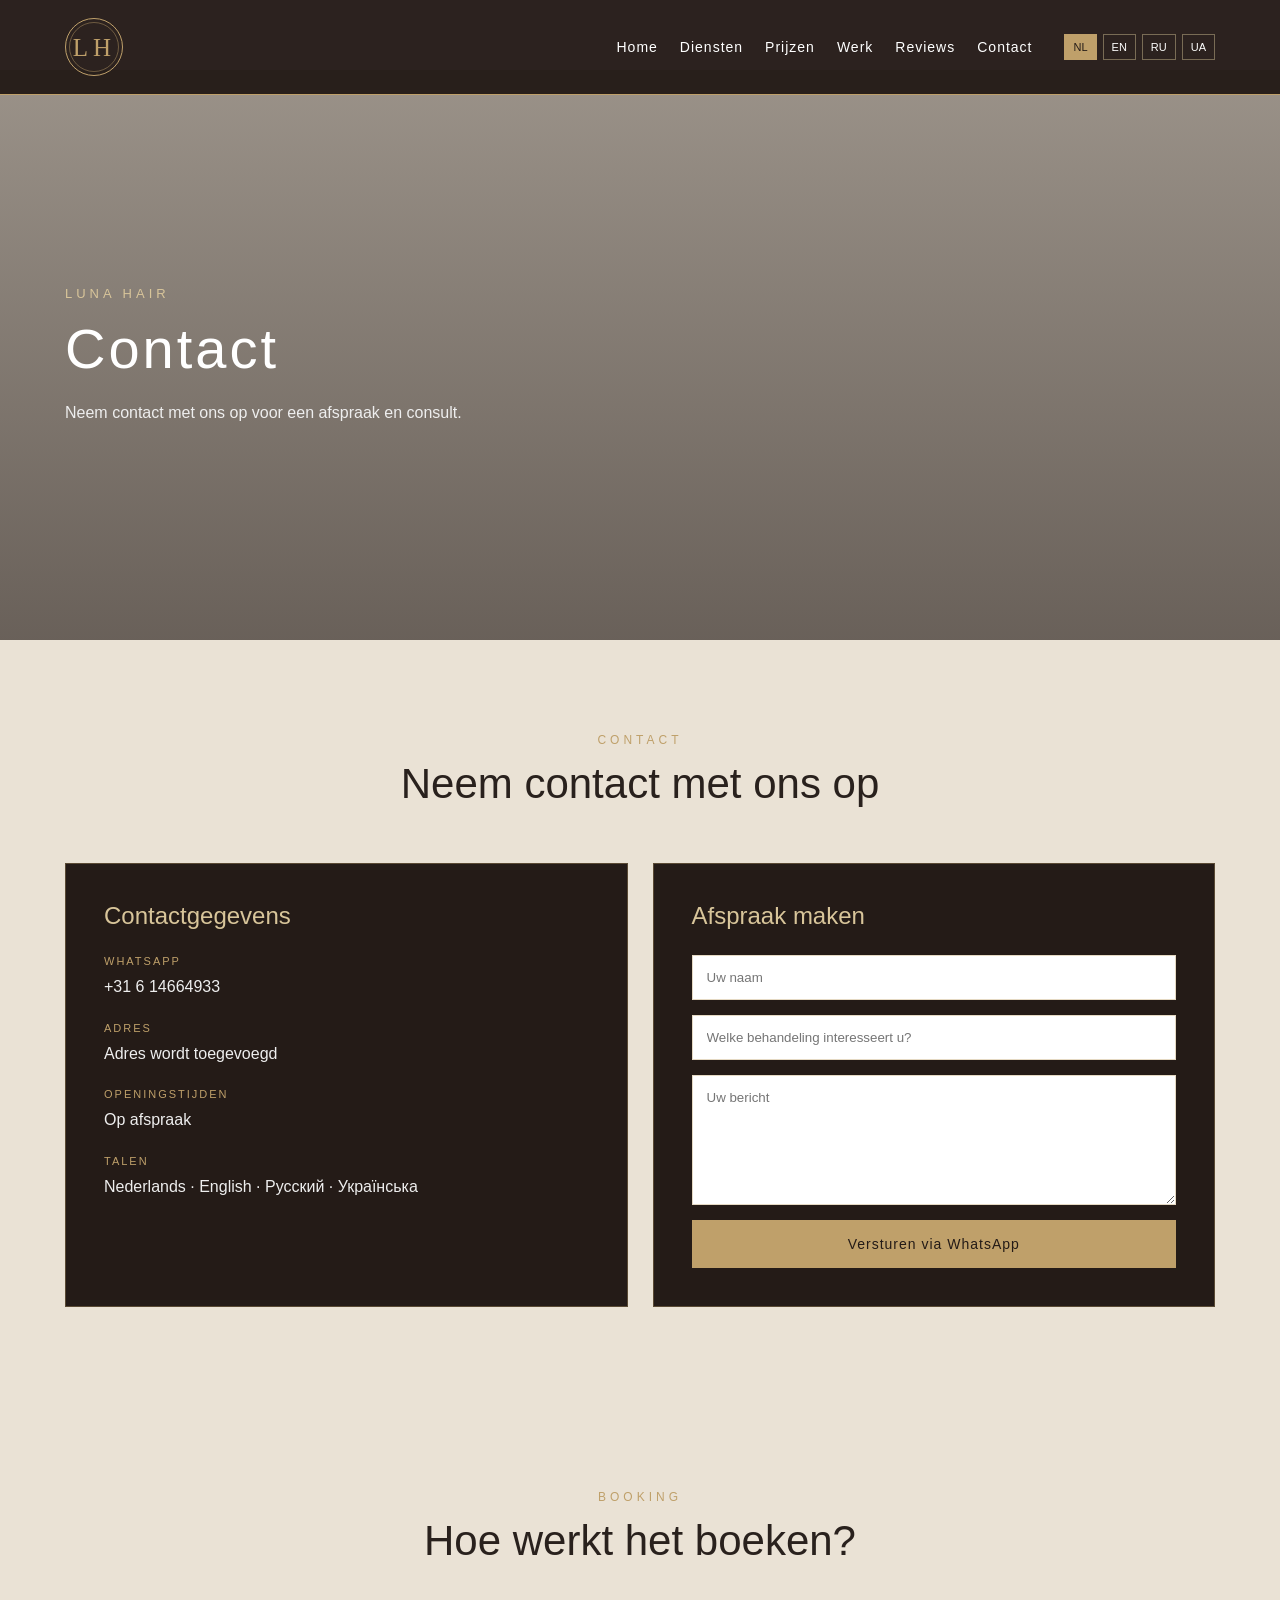
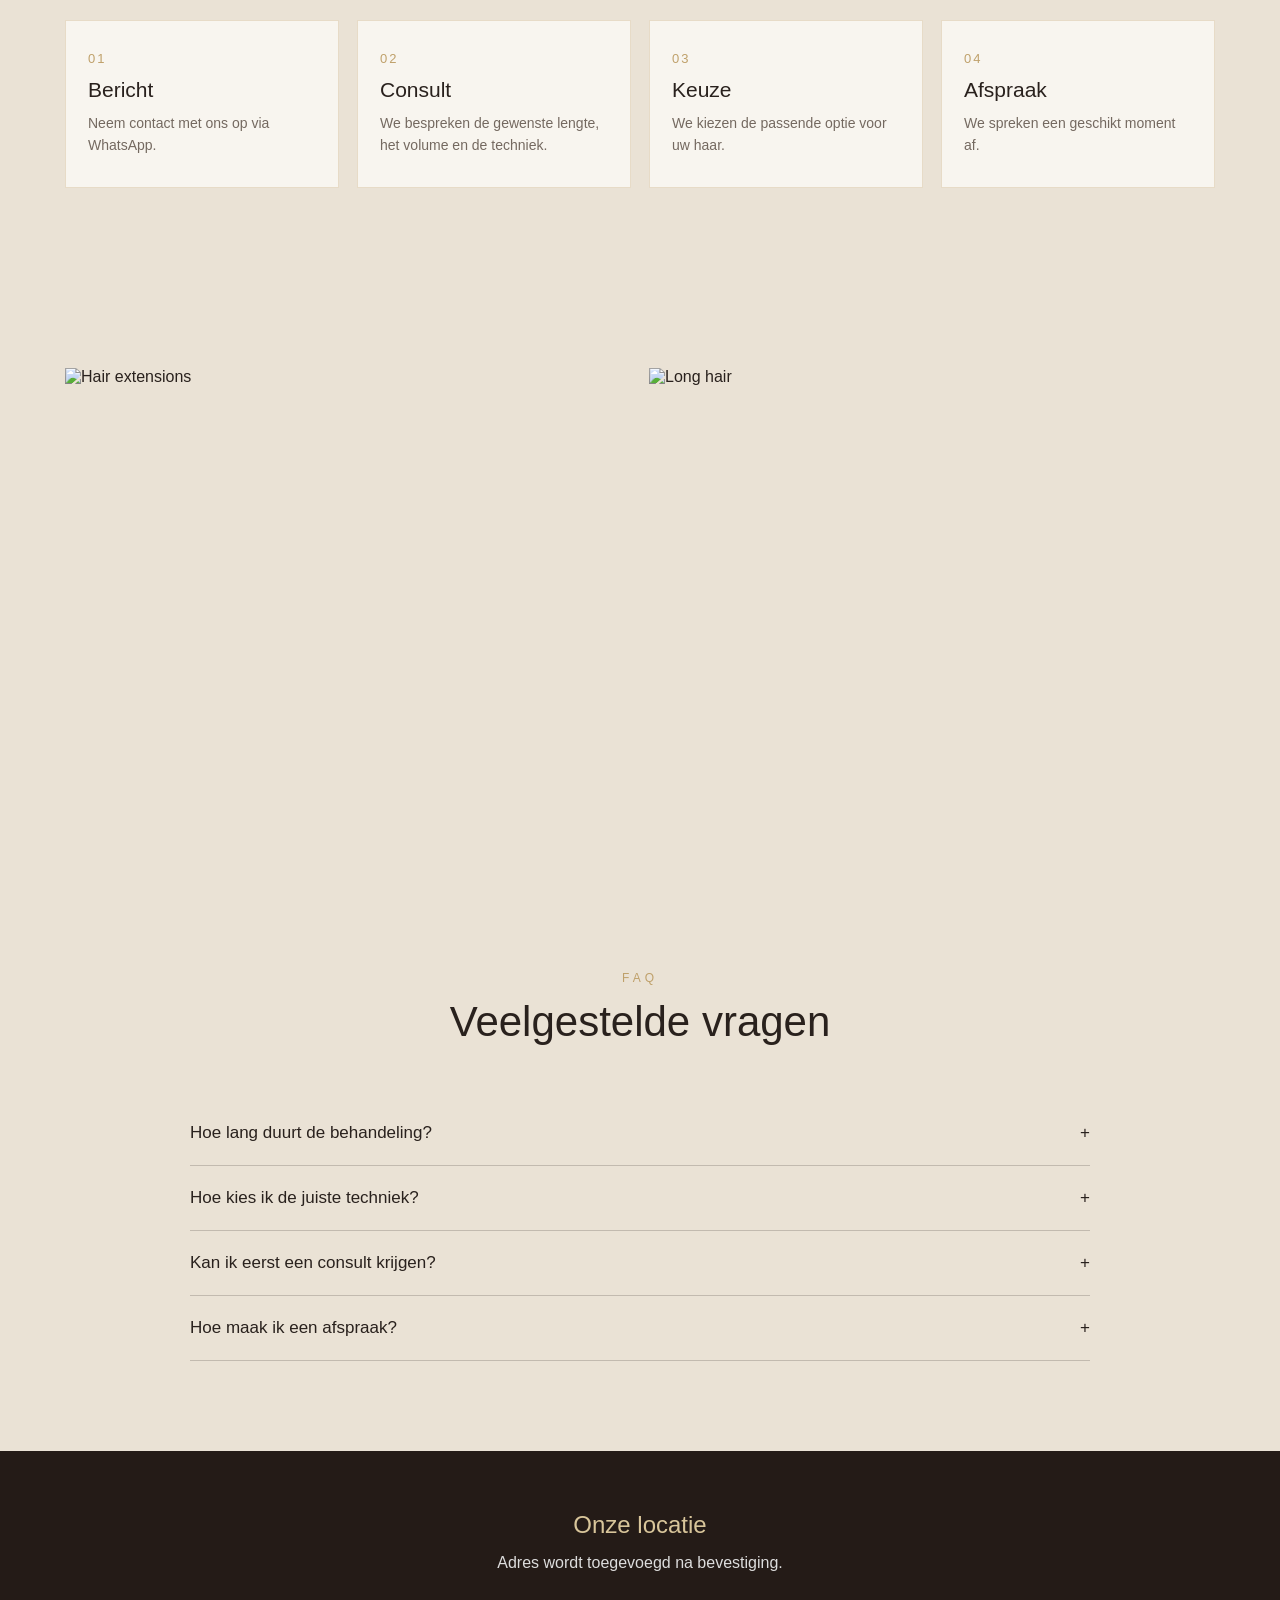
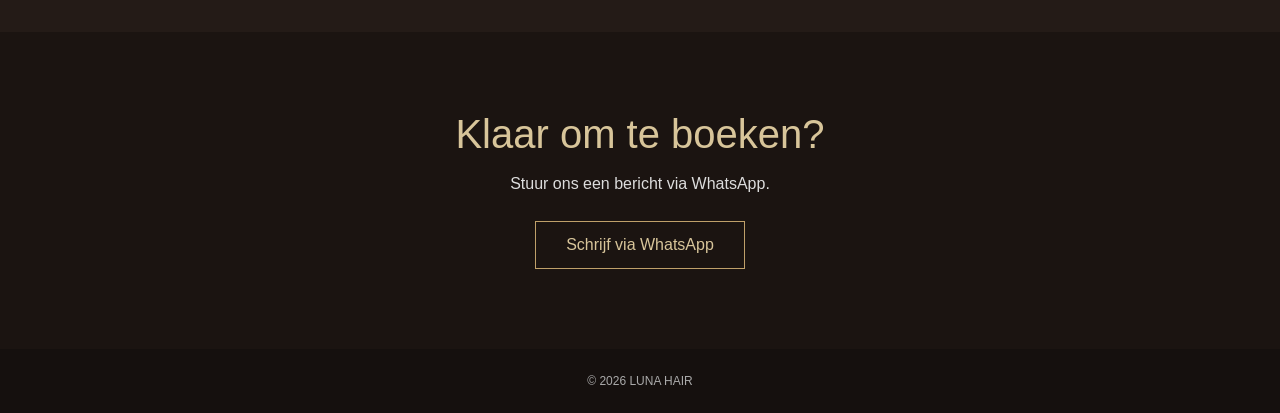
==== contact.html @ 91d1de30 "Add LH emblem to site header" ====
<!DOCTYPE html>
<html lang="nl">
<head>
<meta charset="UTF-8">
<meta name="viewport" content="width=device-width, initial-scale=1.0">
<title>LUNA HAIR — Контакты</title>

<style>
:root{
    --cream:#EAE2D5;
    --light:#F8F5EF;
    --brown:#241B17;
    --brown-soft:#332722;
    --gold:#BFA06A;
    --gold-light:#D8C59A;
    --text:#29211D;
    --muted:#746960;
}

*{
    box-sizing:border-box;
    margin:0;
    padding:0;
}

body{
    font-family:Arial, Helvetica, sans-serif;
    background:var(--cream);
    color:var(--text);
}

header{
    position:fixed;
    top:0;
    left:0;
    width:100%;
    z-index:1000;
    background:rgba(36,27,23,.96);
    border-bottom:1px solid var(--gold);
}

.navbar{
    max-width:1200px;
    margin:auto;
    padding:18px 25px;
    display:flex;
    align-items:center;
    justify-content:space-between;
}

.lh-logo{width:58px;height:58px;border:1px solid var(--gold);border-radius:50%;display:flex!important;align-items:center;justify-content:center;gap:1px;color:var(--gold)!important;font-family:Georgia,serif;font-size:22px;letter-spacing:-2px;line-height:1;text-decoration:none}.lh-logo:before{content:"";position:absolute;width:48px;height:48px;border:1px solid rgba(191,160,106,.45);border-radius:50%}.lh-logo span{position:relative;z-index:1}

.logo{
    color:var(--gold-light);
    font-size:25px;
    letter-spacing:4px;
    text-decoration:none;
}

nav{
    display:flex;
    align-items:center;
    gap:22px;
}

nav a{
    color:#fff;
    text-decoration:none;
    font-size:14px;
    letter-spacing:1px;
}

nav a:hover{
    color:var(--gold-light);
}

.languages{
    display:flex;
    gap:6px;
    margin-left:10px;
}

.languages button{
    background:transparent;
    border:1px solid rgba(216,197,154,.45);
    color:#fff;
    padding:6px 8px;
    cursor:pointer;
    font-size:11px;
}

.languages button:hover,
.languages button.active{
    background:var(--gold);
    color:var(--brown);
    border-color:var(--gold);
}

.menu-toggle{
    display:none;
    color:var(--gold-light);
    font-size:28px;
    cursor:pointer;
}

.hero{
    height:570px;
    margin-top:70px;
    background:
        linear-gradient(rgba(36,27,23,.4),rgba(36,27,23,.65)),
        url("./images/13.jpeg") center/cover no-repeat;
    display:flex;
    align-items:flex-end;
}

.hero-content{
    max-width:1200px;
    width:100%;
    margin:auto;
    padding:65px 25px;
    color:#fff;
}

.hero-content span{
    color:var(--gold-light);
    letter-spacing:4px;
    font-size:13px;
}

.hero-content h1{
    margin-top:14px;
    font-size:56px;
    font-weight:400;
    letter-spacing:3px;
}

.hero-content p{
    margin-top:18px;
    max-width:600px;
    line-height:1.7;
    color:#eee;
}

.section{
    max-width:1200px;
    margin:auto;
    padding:90px 25px;
}

.section-title{
    text-align:center;
    margin-bottom:55px;
}

.section-title span{
    color:var(--gold);
    letter-spacing:4px;
    font-size:12px;
}

.section-title h2{
    margin-top:12px;
    font-size:42px;
    font-weight:400;
}

.contact-grid{
    display:grid;
    grid-template-columns:1fr 1fr;
    gap:25px;
}

.contact-card{
    background:var(--brown);
    color:#fff;
    padding:38px;
    border:1px solid rgba(191,160,106,.35);
}

.contact-card h3{
    color:var(--gold-light);
    font-size:24px;
    font-weight:400;
    margin-bottom:25px;
}

.contact-item{
    margin-bottom:22px;
}

.contact-item span{
    display:block;
    color:var(--gold);
    font-size:11px;
    letter-spacing:2px;
    margin-bottom:7px;
}

.contact-item a,
.contact-item p{
    color:#eee;
    text-decoration:none;
    line-height:1.6;
}

.form{
    display:flex;
    flex-direction:column;
    gap:15px;
}

.form input,
.form textarea{
    width:100%;
    padding:14px;
    border:1px solid rgba(191,160,106,.4);
    background:#fff;
    color:var(--text);
    font-family:inherit;
}

.form textarea{
    min-height:130px;
    resize:vertical;
}

.form button{
    padding:15px;
    border:1px solid var(--gold);
    background:var(--gold);
    color:var(--brown);
    cursor:pointer;
    font-size:14px;
    letter-spacing:1px;
}

.steps{
    display:grid;
    grid-template-columns:repeat(4,1fr);
    gap:18px;
}

.step{
    background:var(--light);
    padding:30px 22px;
    border:1px solid rgba(191,160,106,.3);
}

.step-number{
    color:var(--gold);
    font-size:13px;
    letter-spacing:2px;
}

.step h3{
    margin:12px 0 10px;
    font-weight:400;
    font-size:21px;
}

.step p{
    color:var(--muted);
    line-height:1.6;
    font-size:14px;
}

.photos{
    display:grid;
    grid-template-columns:1fr 1fr;
    gap:18px;
}

.photos img{
    width:100%;
    height:420px;
    object-fit:cover;
    display:block;
}

.faq{
    max-width:900px;
    margin:auto;
}

.faq-item{
    border-bottom:1px solid rgba(36,27,23,.2);
}

.faq-question{
    padding:22px 0;
    cursor:pointer;
    display:flex;
    justify-content:space-between;
    font-size:17px;
}

.faq-answer{
    display:none;
    padding:0 0 22px;
    color:var(--muted);
    line-height:1.7;
}

.faq-item.open .faq-answer{
    display:block;
}

.location{
    text-align:center;
    background:var(--brown);
    color:#fff;
    padding:60px 25px;
}

.location h2{
    color:var(--gold-light);
    font-weight:400;
    margin-bottom:15px;
}

.location p{
    color:#ddd;
}

.cta{
    background:#1b1411;
    color:#fff;
    text-align:center;
    padding:80px 25px;
}

.cta h2{
    color:var(--gold-light);
    font-size:40px;
    font-weight:400;
    margin-bottom:18px;
}

.cta p{
    color:#ddd;
    margin-bottom:28px;
}

.cta a{
    display:inline-block;
    padding:14px 30px;
    border:1px solid var(--gold);
    color:var(--gold-light);
    text-decoration:none;
}

footer{
    background:#15100e;
    color:#aaa;
    text-align:center;
    padding:25px;
    font-size:12px;
}

@media(max-width:850px){

    .menu-toggle{
        display:block;
    }

    nav{
        display:none;
        position:absolute;
        top:69px;
        left:0;
        width:100%;
        background:var(--brown);
        flex-direction:column;
        padding:25px;
        gap:20px;
    }

    nav.open{
        display:flex;
    }

    .languages{
        margin-left:0;
    }

    .hero{
        height:500px;
    }

    .hero-content h1{
        font-size:42px;
    }

    .contact-grid,
    .photos{
        grid-template-columns:1fr;
    }

    .steps{
        grid-template-columns:1fr 1fr;
    }
}

@media(max-width:500px){

    .navbar{
        padding:16px 18px;
    }

    .logo{
        font-size:21px;
    }

    .hero{
        height:470px;
    }

    .hero-content{
        padding:45px 20px;
    }

    .hero-content h1{
        font-size:36px;
    }

    .section{
        padding:65px 18px;
    }

    .steps{
        grid-template-columns:1fr;
    }

    .photos img{
        height:330px;
    }
}
</style>
</head>

<body>

<header>

    <div class="navbar">

        <a href="index.html" class="logo lh-logo" aria-label="LUNA HAIR"><span>L</span><span>H</span></a>

        <div
            class="menu-toggle"
            onclick="toggleMenu()"
        >
            ☰
        </div>

        <nav id="nav">

            <a href="index.html" data-i18n="nav.home">
                Главная
            </a>

            <a href="services.html" data-i18n="nav.services">
                Услуги
            </a>

            <a href="prices.html" data-i18n="nav.prices">
                Цены
            </a>

            <a href="works.html" data-i18n="nav.works">
                Работы
            </a>

            <a href="reviews.html" data-i18n="nav.reviews">
                Отзывы
            </a>

            <a href="contact.html" data-i18n="nav.contact">
                Контакты
            </a>


            <!-- NL → EN → RU → UA -->

            <div class="languages">

                <button
                    class="lang-btn"
                    data-lang="nl"
                    onclick="setLanguage('nl')"
                >
                    NL
                </button>

                <button
                    class="lang-btn"
                    data-lang="en"
                    onclick="setLanguage('en')"
                >
                    EN
                </button>

                <button
                    class="lang-btn"
                    data-lang="ru"
                    onclick="setLanguage('ru')"
                >
                    RU
                </button>

                <button
                    class="lang-btn"
                    data-lang="ua"
                    onclick="setLanguage('ua')"
                >
                    UA
                </button>

            </div>

        </nav>

    </div>

</header>


<section class="hero">

    <div class="hero-content">

        <span data-i18n="hero.small">
            LUNA HAIR
        </span>

        <h1 data-i18n="hero.title">
            Контакты
        </h1>

        <p data-i18n="hero.text">
            Свяжитесь с нами для записи и консультации.
        </p>

    </div>

</section>


<section class="section">

    <div class="section-title">

        <span data-i18n="section.small">
            CONTACT
        </span>

        <h2 data-i18n="section.title">
            Свяжитесь с нами
        </h2>

    </div>


    <div class="contact-grid">

        <div class="contact-card">

            <h3 data-i18n="info.title">
                Контактная информация
            </h3>


            <div class="contact-item">

                <span data-i18n="info.whatsapp.label">
                    WHATSAPP
                </span>

                <a
                    href="https://wa.me/31614664933"
                    target="_blank"
                    rel="noopener noreferrer"
                >
                    +31 6 14664933
                </a>

            </div>


            <div class="contact-item">

                <span data-i18n="info.address.label">
                    АДРЕС
                </span>

                <p data-i18n="info.address.text">
                    Адрес будет добавлен
                </p>

            </div>


            <div class="contact-item">

                <span data-i18n="info.hours.label">
                    ЧАСЫ РАБОТЫ
                </span>

                <p data-i18n="info.hours.text">
                    По записи
                </p>

            </div>


            <div class="contact-item">

                <span data-i18n="info.languages.label">
                    ЯЗЫКИ
                </span>

                <p data-i18n="info.languages.text">
                    Nederlands · English · Русский · Українська
                </p>

            </div>

        </div>


        <div class="contact-card">

            <h3 data-i18n="form.title">
                Запись
            </h3>


            <form
                class="form"
                onsubmit="sendWhatsApp(event)"
            >

                <input
                    type="text"
                    id="name"
                    data-placeholder="form.name"
                    placeholder="Ваше имя"
                    required
                >


                <input
                    type="text"
                    id="service"
                    data-placeholder="form.service"
                    placeholder="Какая услуга вас интересует?"
                >


                <textarea
                    id="message"
                    data-placeholder="form.message"
                    placeholder="Ваше сообщение"
                ></textarea>


                <button
                    type="submit"
                    data-i18n="form.button"
                >
                    Отправить в WhatsApp
                </button>

            </form>

        </div>

    </div>

</section>


<section class="section">

    <div class="section-title">

        <span data-i18n="process.small">
            BOOKING
        </span>

        <h2 data-i18n="process.title">
            Как проходит запись
        </h2>

    </div>


    <div class="steps">

        <div class="step">

            <div class="step-number">01</div>

            <h3 data-i18n="step1.title">
                Сообщение
            </h3>

            <p data-i18n="step1.text">
                Вы связываетесь с нами через WhatsApp.
            </p>

        </div>


        <div class="step">

            <div class="step-number">02</div>

            <h3 data-i18n="step2.title">
                Консультация
            </h3>

            <p data-i18n="step2.text">
                Обсуждаем желаемую длину, объём и технику.
            </p>

        </div>


        <div class="step">

            <div class="step-number">03</div>

            <h3 data-i18n="step3.title">
                Выбор
            </h3>

            <p data-i18n="step3.text">
                Подбираем подходящий вариант для ваших волос.
            </p>

        </div>


        <div class="step">

            <div class="step-number">04</div>

            <h3 data-i18n="step4.title">
                Запись
            </h3>

            <p data-i18n="step4.text">
                Согласовываем удобное время визита.
            </p>

        </div>

    </div>

</section>


<section class="section">

    <div class="photos">

        <img
            src="./images/10.jpeg"
            alt="Hair extensions"
        >

        <img
            src="./images/11.jpeg"
            alt="Long hair"
        >

    </div>

</section>


<section class="section">

    <div class="section-title">

        <span data-i18n="faq.small">
            FAQ
        </span>

        <h2 data-i18n="faq.title">
            Частые вопросы
        </h2>

    </div>


    <div class="faq">

        <div class="faq-item">

            <div
                class="faq-question"
                onclick="toggleFaq(this)"
            >
                <span data-i18n="faq1.q">
                    Сколько длится процедура?
                </span>

                <span>+</span>
            </div>

            <div
                class="faq-answer"
                data-i18n="faq1.a"
            >
                Время зависит от выбранной техники, количества и длины волос.
            </div>

        </div>


        <div class="faq-item">

            <div
                class="faq-question"
                onclick="toggleFaq(this)"
            >
                <span data-i18n="faq2.q">
                    Как выбрать подходящую технику?
                </span>

                <span>+</span>
            </div>

            <div
                class="faq-answer"
                data-i18n="faq2.a"
            >
                Подходящая техника определяется после консультации с учётом ваших волос и желаемого результата.
            </div>

        </div>


        <div class="faq-item">

            <div
                class="faq-question"
                onclick="toggleFaq(this)"
            >
                <span data-i18n="faq3.q">
                    Можно ли сначала получить консультацию?
                </span>

                <span>+</span>
            </div>

            <div
                class="faq-answer"
                data-i18n="faq3.a"
            >
                Да, вы можете связаться с нами через WhatsApp и обсудить детали.
            </div>

        </div>


        <div class="faq-item">

            <div
                class="faq-question"
                onclick="toggleFaq(this)"
            >
                <span data-i18n="faq4.q">
                    Как записаться?
                </span>

                <span>+</span>
            </div>

            <div
                class="faq-answer"
                data-i18n="faq4.a"
            >
                Напишите нам в WhatsApp, чтобы согласовать удобное время.
            </div>

        </div>

    </div>

</section>


<section class="location">

    <h2 data-i18n="location.title">
        Наше расположение
    </h2>

    <p data-i18n="location.text">
        Адрес будет добавлен после подтверждения.
    </p>

</section>


<section class="cta">

    <h2 data-i18n="cta.title">
        Готовы записаться?
    </h2>

    <p data-i18n="cta.text">
        Напишите нам в WhatsApp.
    </p>

    <a
        href="https://wa.me/31614664933"
        target="_blank"
        rel="noopener noreferrer"
        data-i18n="cta.button"
    >
        Написать в WhatsApp
    </a>

</section>


<footer>
    © 2026 LUNA HAIR
</footer>


<script>

const translations={

    ru:{

        "nav.home":"Главная",
        "nav.services":"Услуги",
        "nav.prices":"Цены",
        "nav.works":"Работы",
        "nav.reviews":"Отзывы",
        "nav.contact":"Контакты",

        "hero.small":"LUNA HAIR",
        "hero.title":"Контакты",
        "hero.text":"Свяжитесь с нами для записи и консультации.",

        "section.small":"CONTACT",
        "section.title":"Свяжитесь с нами",

        "info.title":"Контактная информация",
        "info.whatsapp.label":"WHATSAPP",
        "info.address.label":"АДРЕС",
        "info.address.text":"Адрес будет добавлен",
        "info.hours.label":"ЧАСЫ РАБОТЫ",
        "info.hours.text":"По записи",
        "info.languages.label":"ЯЗЫКИ",
        "info.languages.text":"Nederlands · English · Русский · Українська",

        "form.title":"Запись",
        "form.name":"Ваше имя",
        "form.service":"Какая услуга вас интересует?",
        "form.message":"Ваше сообщение",
        "form.button":"Отправить в WhatsApp",

        "process.small":"BOOKING",
        "process.title":"Как проходит запись",

        "step1.title":"Сообщение",
        "step1.text":"Вы связываетесь с нами через WhatsApp.",

        "step2.title":"Консультация",
        "step2.text":"Обсуждаем желаемую длину, объём и технику.",

        "step3.title":"Выбор",
        "step3.text":"Подбираем подходящий вариант для ваших волос.",

        "step4.title":"Запись",
        "step4.text":"Согласовываем удобное время визита.",

        "faq.small":"FAQ",
        "faq.title":"Частые вопросы",

        "faq1.q":"Сколько длится процедура?",
        "faq1.a":"Время зависит от выбранной техники, количества и длины волос.",

        "faq2.q":"Как выбрать подходящую технику?",
        "faq2.a":"Подходящая техника определяется после консультации с учётом ваших волос и желаемого результата.",

        "faq3.q":"Можно ли сначала получить консультацию?",
        "faq3.a":"Да, вы можете связаться с нами через WhatsApp и обсудить детали.",

        "faq4.q":"Как записаться?",
        "faq4.a":"Напишите нам в WhatsApp, чтобы согласовать удобное время.",

        "location.title":"Наше расположение",
        "location.text":"Адрес будет добавлен после подтверждения.",

        "cta.title":"Готовы записаться?",
        "cta.text":"Напишите нам в WhatsApp.",
        "cta.button":"Написать в WhatsApp"
    },


    nl:{

        "nav.home":"Home",
        "nav.services":"Diensten",
        "nav.prices":"Prijzen",
        "nav.works":"Werk",
        "nav.reviews":"Reviews",
        "nav.contact":"Contact",

        "hero.small":"LUNA HAIR",
        "hero.title":"Contact",
        "hero.text":"Neem contact met ons op voor een afspraak en consult.",

        "section.small":"CONTACT",
        "section.title":"Neem contact met ons op",

        "info.title":"Contactgegevens",
        "info.whatsapp.label":"WHATSAPP",
        "info.address.label":"ADRES",
        "info.address.text":"Adres wordt toegevoegd",
        "info.hours.label":"OPENINGSTIJDEN",
        "info.hours.text":"Op afspraak",
        "info.languages.label":"TALEN",
        "info.languages.text":"Nederlands · English · Русский · Українська",

        "form.title":"Afspraak maken",
        "form.name":"Uw naam",
        "form.service":"Welke behandeling interesseert u?",
        "form.message":"Uw bericht",
        "form.button":"Versturen via WhatsApp",

        "process.small":"BOOKING",
        "process.title":"Hoe werkt het boeken?",

        "step1.title":"Bericht",
        "step1.text":"Neem contact met ons op via WhatsApp.",

        "step2.title":"Consult",
        "step2.text":"We bespreken de gewenste lengte, het volume en de techniek.",

        "step3.title":"Keuze",
        "step3.text":"We kiezen de passende optie voor uw haar.",

        "step4.title":"Afspraak",
        "step4.text":"We spreken een geschikt moment af.",

        "faq.small":"FAQ",
        "faq.title":"Veelgestelde vragen",

        "faq1.q":"Hoe lang duurt de behandeling?",
        "faq1.a":"De duur hangt af van de gekozen techniek, hoeveelheid en lengte van het haar.",

        "faq2.q":"Hoe kies ik de juiste techniek?",
        "faq2.a":"De juiste techniek wordt tijdens een consult bepaald op basis van uw haar en gewenste resultaat.",

        "faq3.q":"Kan ik eerst een consult krijgen?",
        "faq3.a":"Ja, u kunt via WhatsApp contact met ons opnemen om de details te bespreken.",

        "faq4.q":"Hoe maak ik een afspraak?",
        "faq4.a":"Stuur ons een bericht via WhatsApp om een geschikt moment af te spreken.",

        "location.title":"Onze locatie",
        "location.text":"Adres wordt toegevoegd na bevestiging.",

        "cta.title":"Klaar om te boeken?",
        "cta.text":"Stuur ons een bericht via WhatsApp.",
        "cta.button":"Schrijf via WhatsApp"
    },


    en:{

        "nav.home":"Home",
        "nav.services":"Services",
        "nav.prices":"Prices",
        "nav.works":"Our Work",
        "nav.reviews":"Reviews",
        "nav.contact":"Contact",

        "hero.small":"LUNA HAIR",
        "hero.title":"Contact",
        "hero.text":"Contact us for an appointment and consultation.",

        "section.small":"CONTACT",
        "section.title":"Get in touch",

        "info.title":"Contact information",
        "info.whatsapp.label":"WHATSAPP",
        "info.address.label":"ADDRESS",
        "info.address.text":"Address will be added",
        "info.hours.label":"OPENING HOURS",
        "info.hours.text":"By appointment",
        "info.languages.label":"LANGUAGES",
        "info.languages.text":"Nederlands · English · Русский · Українська",

        "form.title":"Book an appointment",
        "form.name":"Your name",
        "form.service":"Which service are you interested in?",
        "form.message":"Your message",
        "form.button":"Send via WhatsApp",

        "process.small":"BOOKING",
        "process.title":"How booking works",

        "step1.title":"Message",
        "step1.text":"Contact us through WhatsApp.",

        "step2.title":"Consultation",
        "step2.text":"We discuss your desired length, volume and technique.",

        "step3.title":"Choice",
        "step3.text":"We choose the right option for your hair.",

        "step4.title":"Appointment",
        "step4.text":"We agree on a convenient appointment time.",

        "faq.small":"FAQ",
        "faq.title":"Frequently asked questions",

        "faq1.q":"How long does the treatment take?",
        "faq1.a":"The duration depends on the chosen technique, amount and length of hair.",

        "faq2.q":"How do I choose the right technique?",
        "faq2.a":"The right technique is determined during a consultation based on your hair and desired result.",

        "faq3.q":"Can I have a consultation first?",
        "faq3.a":"Yes, you can contact us through WhatsApp to discuss the details.",

        "faq4.q":"How can I book?",
        "faq4.a":"Send us a WhatsApp message to arrange a convenient time.",

        "location.title":"Our location",
        "location.text":"Address will be added after confirmation.",

        "cta.title":"Ready to book?",
        "cta.text":"Send us a message on WhatsApp.",
        "cta.button":"Write on WhatsApp"
    },


    ua:{

        "nav.home":"Головна",
        "nav.services":"Послуги",
        "nav.prices":"Ціни",
        "nav.works":"Роботи",
        "nav.reviews":"Відгуки",
        "nav.contact":"Контакти",

        "hero.small":"LUNA HAIR",
        "hero.title":"Контакти",
        "hero.text":"Зв'яжіться з нами для запису та консультації.",

        "section.small":"CONTACT",
        "section.title":"Зв'яжіться з нами",

        "info.title":"Контактна інформація",
        "info.whatsapp.label":"WHATSAPP",
        "info.address.label":"АДРЕСА",
        "info.address.text":"Адресу буде додано",
        "info.hours.label":"ГОДИНИ РОБОТИ",
        "info.hours.text":"За записом",
        "info.languages.label":"МОВИ",
        "info.languages.text":"Nederlands · English · Русский · Українська",

        "form.title":"Запис",
        "form.name":"Ваше ім'я",
        "form.service":"Яка послуга вас цікавить?",
        "form.message":"Ваше повідомлення",
        "form.button":"Надіслати у WhatsApp",

        "process.small":"BOOKING",
        "process.title":"Як проходить запис",

        "step1.title":"Повідомлення",
        "step1.text":"Зв'яжіться з нами через WhatsApp.",

        "step2.title":"Консультація",
        "step2.text":"Обговорюємо бажану довжину, об'єм та техніку.",

        "step3.title":"Вибір",
        "step3.text":"Підбираємо відповідний варіант для вашого волосся.",

        "step4.title":"Запис",
        "step4.text":"Погоджуємо зручний час візиту.",

        "faq.small":"FAQ",
        "faq.title":"Часті запитання",

        "faq1.q":"Скільки триває процедура?",
        "faq1.a":"Час залежить від обраної техніки, кількості та довжини волосся.",

        "faq2.q":"Як обрати відповідну техніку?",
        "faq2.a":"Відповідна техніка визначається після консультації з урахуванням вашого волосся та бажаного результату.",

        "faq3.q":"Чи можна спочатку отримати консультацію?",
        "faq3.a":"Так, ви можете зв'язатися з нами через WhatsApp та обговорити деталі.",

        "faq4.q":"Як записатися?",
        "faq4.a":"Напишіть нам у WhatsApp, щоб узгодити зручний час.",

        "location.title":"Наше розташування",
        "location.text":"Адресу буде додано після підтвердження.",

        "cta.title":"Готові записатися?",
        "cta.text":"Напишіть нам у WhatsApp.",
        "cta.button":"Написати у WhatsApp"
    }

};


/* ================= LANGUAGE ================= */

function setLanguage(lang){

    if(!translations[lang]){
        lang="nl";
    }

    const languageData=translations[lang];

    document.documentElement.lang=lang;


    document.querySelectorAll("[data-i18n]").forEach(function(element){

        const key=element.getAttribute("data-i18n");

        if(
            Object.prototype.hasOwnProperty.call(
                languageData,
                key
            )
        ){

            element.textContent=languageData[key];

        }

    });


    document.querySelectorAll("[data-placeholder]").forEach(function(element){

        const key=element.getAttribute("data-placeholder");

        if(
            Object.prototype.hasOwnProperty.call(
                languageData,
                key
            )
        ){

            element.placeholder=languageData[key];

        }

    });


    document.querySelectorAll(".lang-btn").forEach(function(button){

        button.classList.remove("active");

        if(button.dataset.lang===lang){
            button.classList.add("active");
        }

    });


    try{

        localStorage.setItem("lunaLanguage",lang);

    }catch(error){

        console.log("Language storage unavailable");

    }

}


/* ================= MOBILE MENU ================= */

function toggleMenu(){

    document
        .getElementById("nav")
        .classList
        .toggle("open");

}


/* ================= FAQ ================= */

function toggleFaq(element){

    element
        .parentElement
        .classList
        .toggle("open");

}


/* ================= WHATSAPP ================= */

function sendWhatsApp(event){

    event.preventDefault();


    const name=
        document
            .getElementById("name")
            .value
            .trim();


    const service=
        document
            .getElementById("service")
            .value
            .trim();


    const message=
        document
            .getElementById("message")
            .value
            .trim();


    const text=
        "Hello LUNA HAIR!\n\n"+
        "Name: "+name+"\n"+
        "Service: "+service+"\n"+
        "Message: "+message;


    window.open(
        "https://wa.me/31614664933?text="+
        encodeURIComponent(text),
        "_blank"
    );

}


/* ================= START ================= */

document.addEventListener("DOMContentLoaded",function(){

    let savedLanguage="nl";


    try{

        const saved=
            localStorage.getItem("lunaLanguage");


        if(
            saved &&
            Object.prototype.hasOwnProperty.call(
                translations,
                saved
            )
        ){

            savedLanguage=saved;

        }

    }catch(error){

        savedLanguage="nl";

    }


    setLanguage(savedLanguage);


    /* CLOSE MOBILE MENU */

    document.querySelectorAll("nav a").forEach(function(link){

        link.addEventListener("click",function(){

            document
                .getElementById("nav")
                .classList
                .remove("open");

        });

    });

});

</script>

</body>
</html>
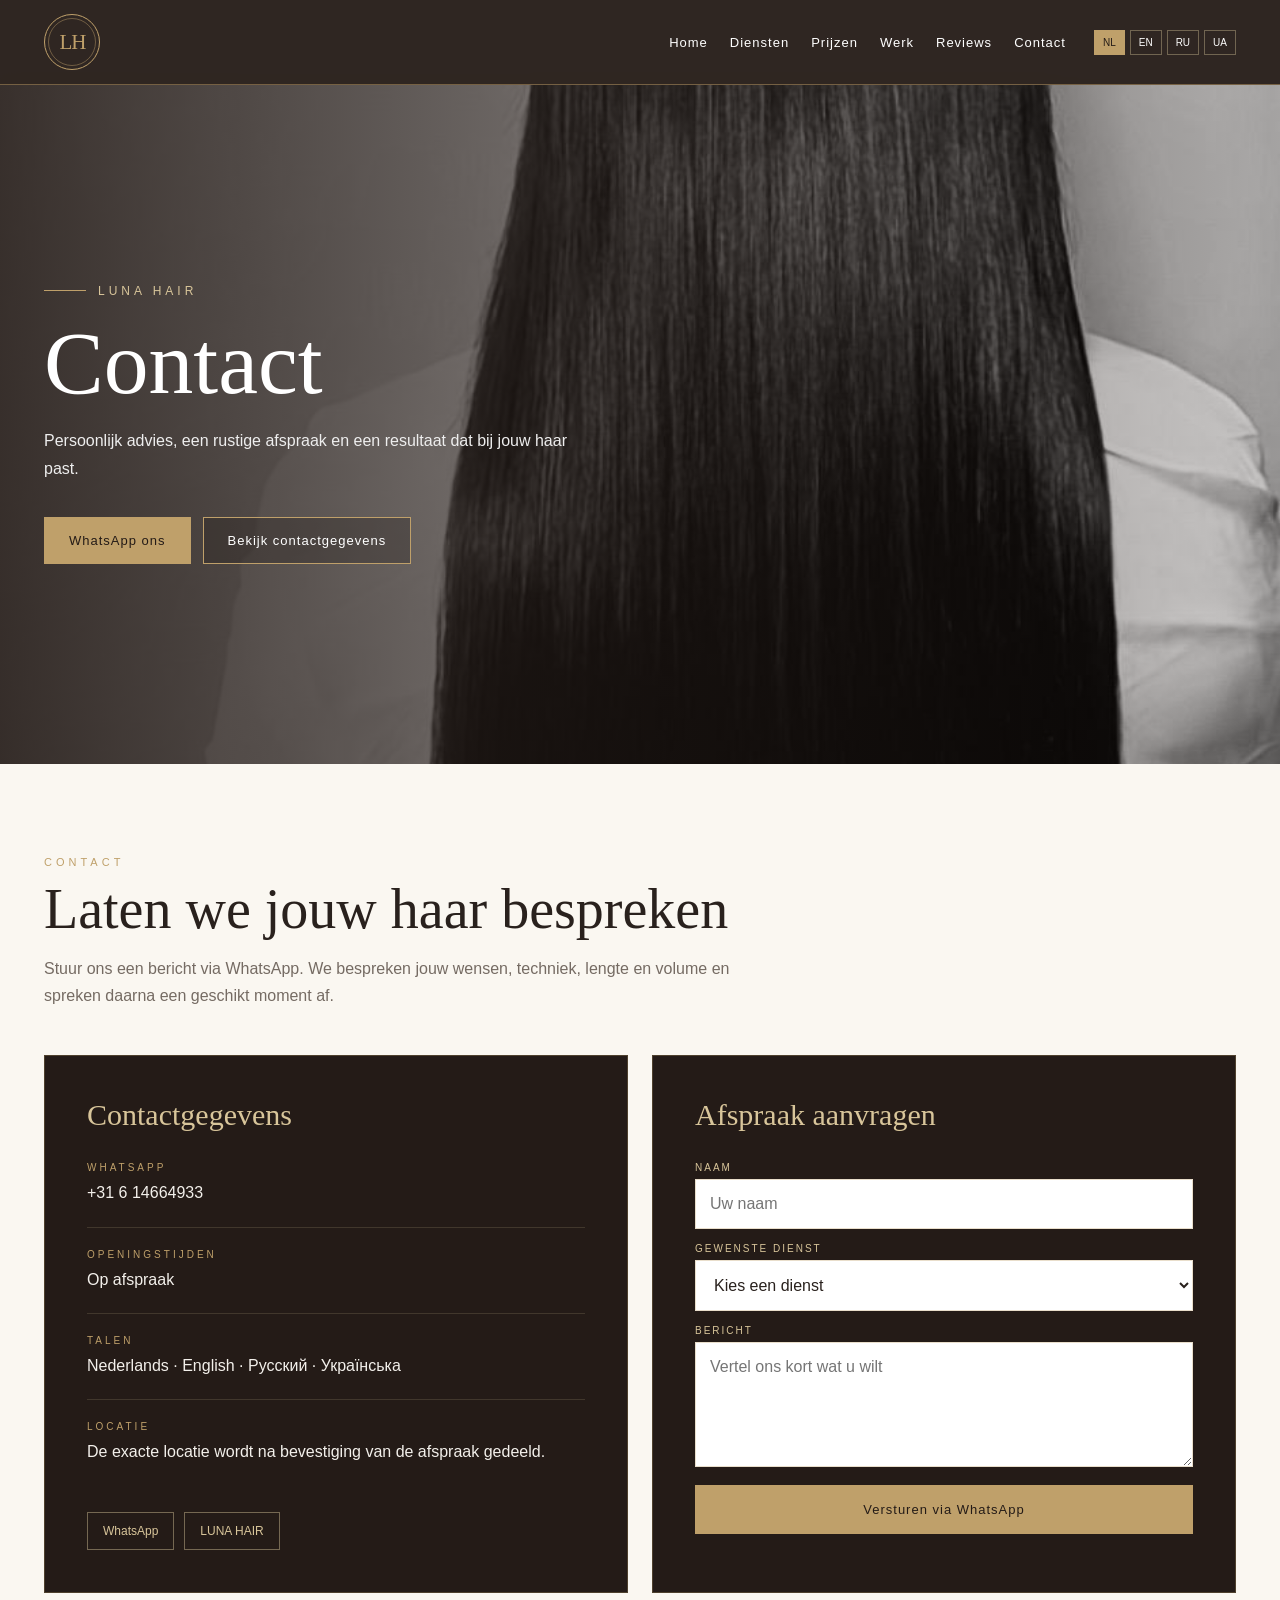
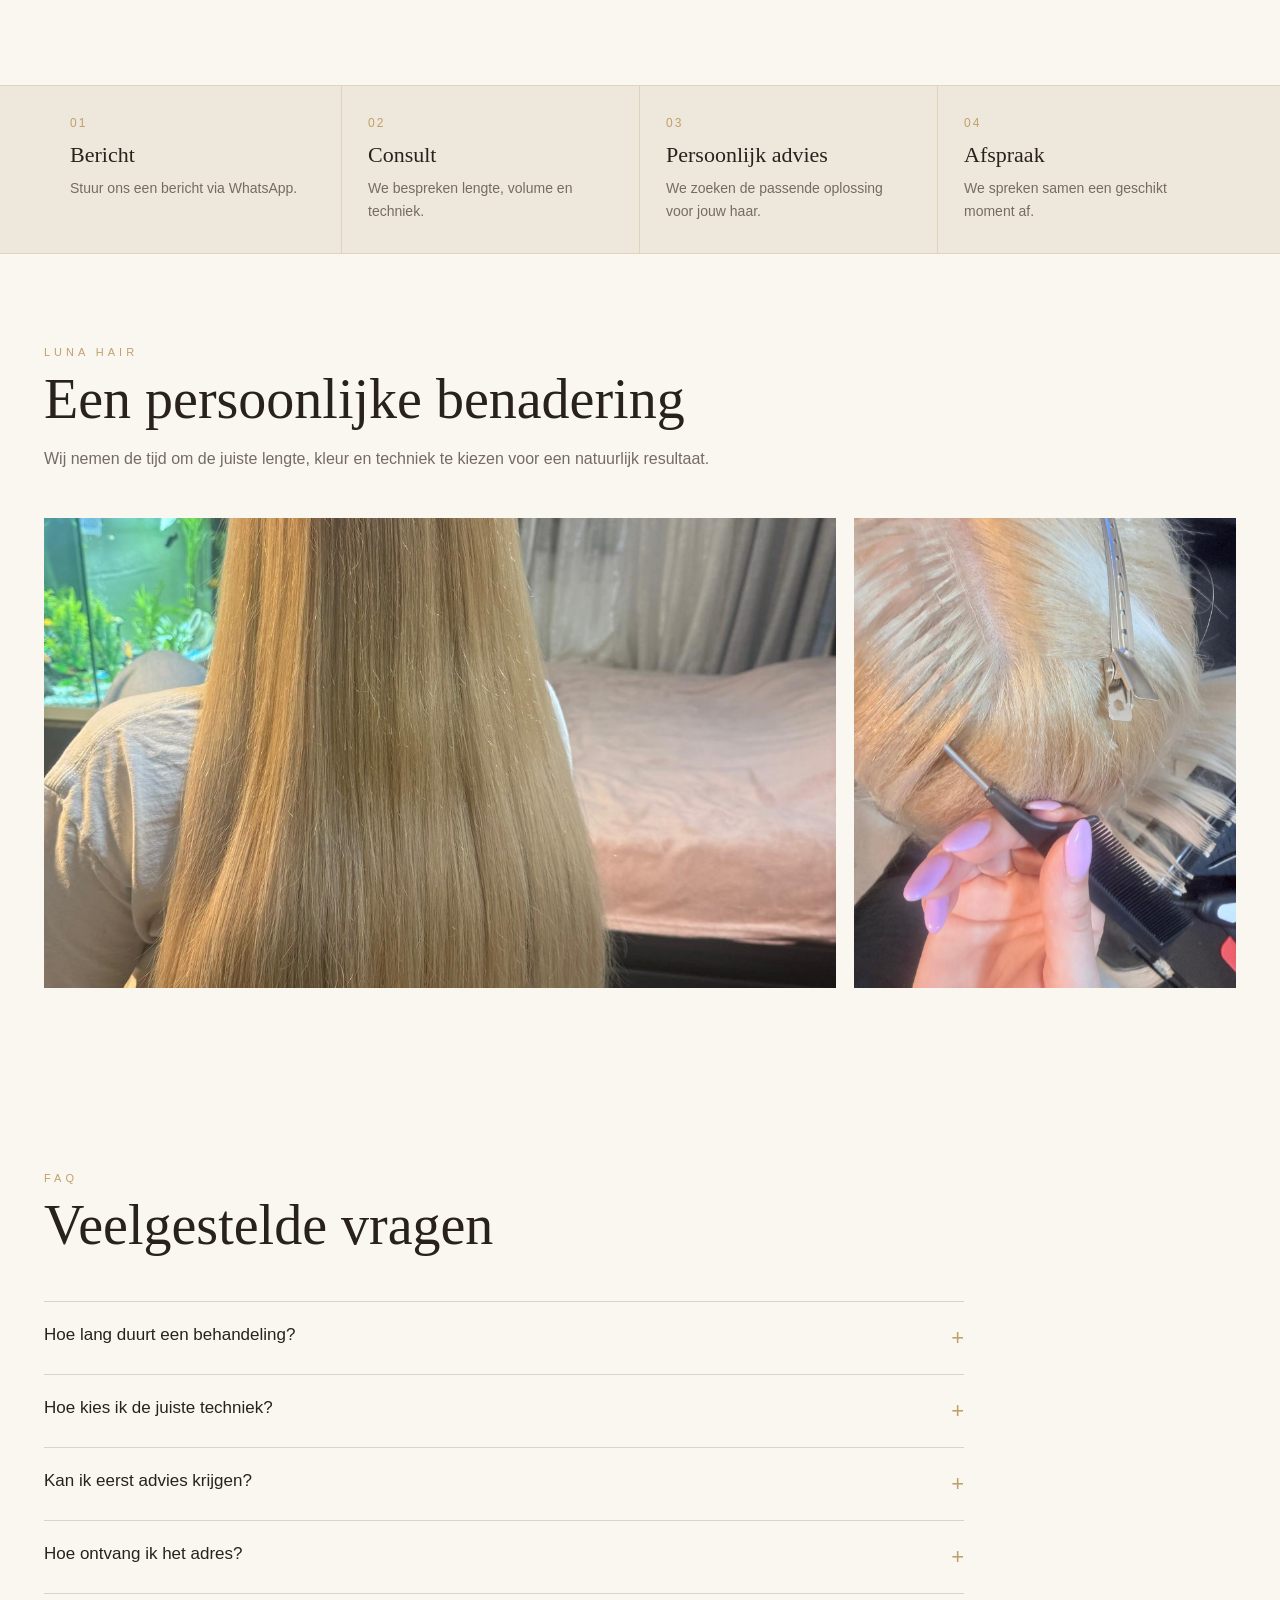
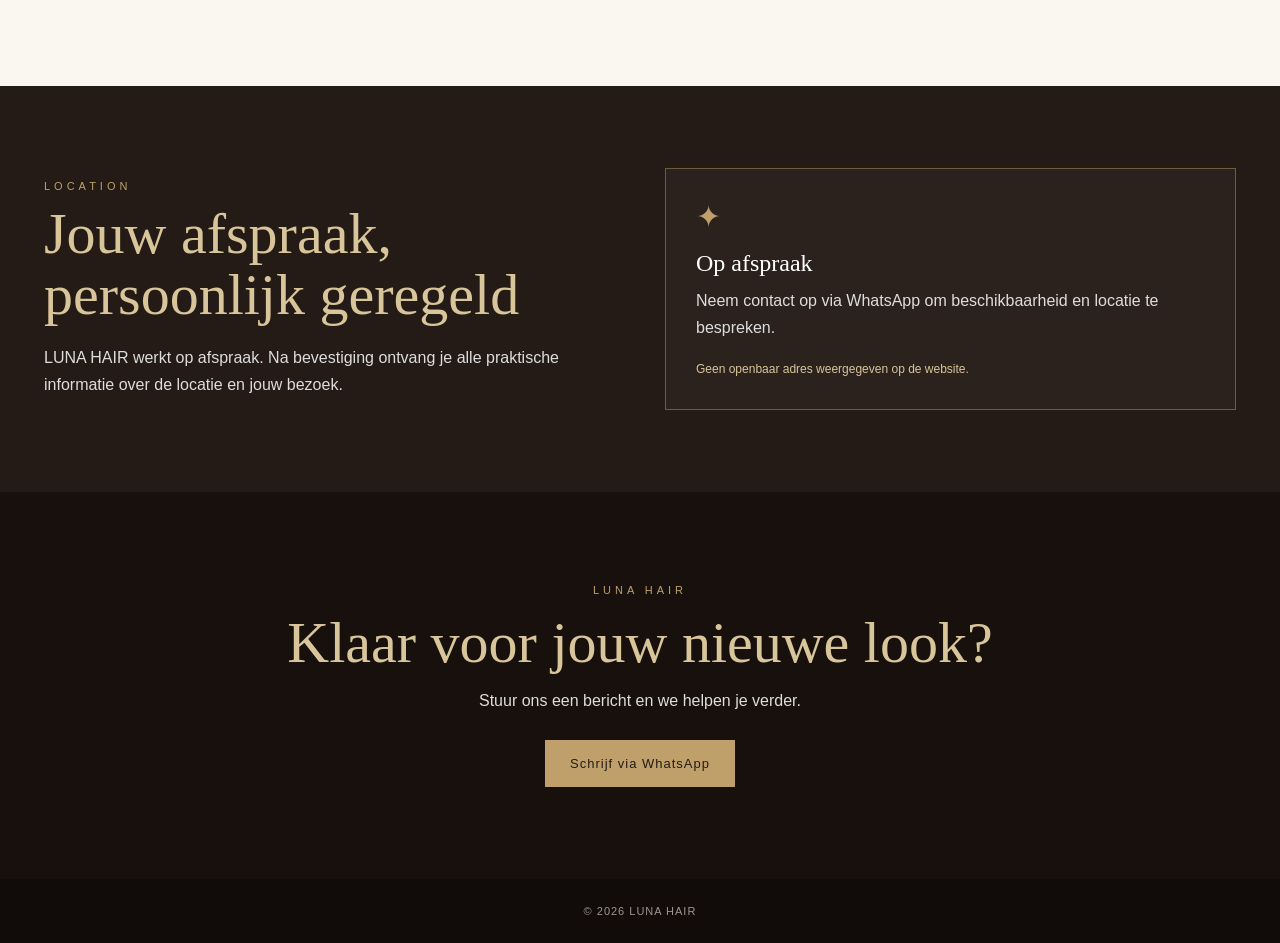
==== commit 6617456c: "Redesign contacts page completely" ====
--- a/contact.html
+++ b/contact.html
@@ -1,1418 +1,92 @@
-<!DOCTYPE html>
-<html lang="nl">
-<head>
-<meta charset="UTF-8">
-<meta name="viewport" content="width=device-width, initial-scale=1.0">
-<title>LUNA HAIR — Контакты</title>
-
-<style>
-:root{
-    --cream:#EAE2D5;
-    --light:#F8F5EF;
-    --brown:#241B17;
-    --brown-soft:#332722;
-    --gold:#BFA06A;
-    --gold-light:#D8C59A;
-    --text:#29211D;
-    --muted:#746960;
-}
-
-*{
-    box-sizing:border-box;
-    margin:0;
-    padding:0;
-}
-
-body{
-    font-family:Arial, Helvetica, sans-serif;
-    background:var(--cream);
-    color:var(--text);
-}
-
-header{
-    position:fixed;
-    top:0;
-    left:0;
-    width:100%;
-    z-index:1000;
-    background:rgba(36,27,23,.96);
-    border-bottom:1px solid var(--gold);
-}
-
-.navbar{
-    max-width:1200px;
-    margin:auto;
-    padding:18px 25px;
-    display:flex;
-    align-items:center;
-    justify-content:space-between;
-}
-
-.lh-logo{width:58px;height:58px;border:1px solid var(--gold);border-radius:50%;display:flex!important;align-items:center;justify-content:center;gap:1px;color:var(--gold)!important;font-family:Georgia,serif;font-size:22px;letter-spacing:-2px;line-height:1;text-decoration:none}.lh-logo:before{content:"";position:absolute;width:48px;height:48px;border:1px solid rgba(191,160,106,.45);border-radius:50%}.lh-logo span{position:relative;z-index:1}
+<!DOCTYPE html>
+<html lang="nl">
+<head>
+<meta charset="UTF-8">
+<meta name="viewport" content="width=device-width,initial-scale=1.0">
+<title>LUNA HAIR — Contact</title>
+<style>
+:root{--paper:#faf7f1;--cream:#eee7dc;--brown:#241b17;--brown2:#332620;--gold:#bfa06a;--gold2:#d8c59a;--text:#29211d;--muted:#756b63;--line:rgba(191,160,106,.28)}
+*{box-sizing:border-box;margin:0;padding:0}html{scroll-behavior:smooth}body{font-family:Arial,Helvetica,sans-serif;background:var(--paper);color:var(--text)}
+header{position:fixed;top:0;left:0;width:100%;z-index:1000;background:rgba(36,27,23,.95);backdrop-filter:blur(10px);border-bottom:1px solid rgba(191,160,106,.5)}
+.navbar{max-width:1240px;margin:auto;padding:14px 24px;display:flex;align-items:center;justify-content:space-between}
+.lh-logo{position:relative;width:56px;height:56px;border:1px solid var(--gold);border-radius:50%;display:flex!important;align-items:center;justify-content:center;gap:1px;color:var(--gold)!important;font-family:Georgia,serif;font-size:21px;letter-spacing:-2px;text-decoration:none}.lh-logo:before{content:"";position:absolute;width:46px;height:46px;border:1px solid rgba(191,160,106,.45);border-radius:50%}.lh-logo span{position:relative;z-index:1}
+nav{display:flex;align-items:center;gap:22px}nav a{color:#fff;text-decoration:none;font-size:13px;letter-spacing:1px}nav a:hover{color:var(--gold2)}
+.languages{display:flex;gap:5px;margin-left:6px}.languages button{background:transparent;border:1px solid rgba(216,197,154,.4);color:#fff;padding:6px 8px;cursor:pointer;font-size:10px}.languages button.active,.languages button:hover{background:var(--gold);color:var(--brown);border-color:var(--gold)}
+.menu-toggle{display:none;color:var(--gold2);font-size:28px;cursor:pointer}
+.hero{min-height:680px;margin-top:84px;position:relative;background:linear-gradient(90deg,rgba(36,27,23,.9),rgba(36,27,23,.58) 48%,rgba(36,27,23,.2)),url("8.jpeg") center/cover no-repeat;display:flex;align-items:center}.hero-inner{max-width:1240px;width:100%;margin:auto;padding:80px 24px;color:#fff}.hero-kicker{display:flex;align-items:center;gap:12px;color:var(--gold2);font-size:12px;letter-spacing:4px}.hero-kicker:before{content:"";width:42px;height:1px;background:var(--gold)}.hero h1{font-family:Georgia,serif;font-size:clamp(52px,7vw,92px);font-weight:400;line-height:.95;margin:22px 0}.hero p{max-width:560px;color:#eee;line-height:1.75;font-size:16px}.hero-actions{display:flex;gap:12px;margin-top:34px;flex-wrap:wrap}
+.btn{display:inline-block;padding:15px 24px;border:1px solid var(--gold);text-decoration:none;font-size:13px;letter-spacing:1px}.btn-primary{background:var(--gold);color:var(--brown)}.btn-ghost{color:#fff;background:rgba(36,27,23,.3)}
+.section{max-width:1240px;margin:auto;padding:92px 24px}.eyebrow{color:var(--gold);font-size:11px;letter-spacing:4px}.section-head{max-width:720px;margin-bottom:46px}.section-head h2{font-family:Georgia,serif;font-size:clamp(36px,5vw,56px);font-weight:400;margin-top:12px;line-height:1.05}.section-head p{color:var(--muted);line-height:1.7;margin-top:16px}
+.contact-layout{display:grid;grid-template-columns:1fr 1fr;gap:24px}.panel{background:var(--brown);color:#fff;border:1px solid var(--line);padding:42px}.panel h3{font-family:Georgia,serif;font-size:30px;font-weight:400;color:var(--gold2);margin-bottom:30px}.info-list{display:grid;gap:21px}.info-item{padding-bottom:20px;border-bottom:1px solid rgba(216,197,154,.16)}.info-item:last-child{border-bottom:0}.label{display:block;color:var(--gold);font-size:10px;letter-spacing:3px;margin-bottom:7px}.info-item a,.info-item p{color:#f3f0eb;text-decoration:none;line-height:1.65}.social-row{display:flex;gap:10px;margin-top:26px}.social-link{border:1px solid rgba(216,197,154,.45);color:var(--gold2);text-decoration:none;padding:11px 15px;font-size:12px}
+.form{display:grid;gap:14px}.form label{display:block;font-size:10px;color:var(--gold2);letter-spacing:2px;margin-bottom:6px}.form input,.form select,.form textarea{width:100%;padding:15px 14px;background:#fff;border:1px solid rgba(191,160,106,.35);color:var(--text);font:inherit}.form textarea{min-height:125px;resize:vertical}.form button{padding:16px;border:1px solid var(--gold);background:var(--gold);color:var(--brown);font-size:13px;letter-spacing:1px;cursor:pointer}
+.booking-strip{background:var(--cream);border-top:1px solid var(--line);border-bottom:1px solid var(--line)}.steps{display:grid;grid-template-columns:repeat(4,1fr)}.step{padding:30px 26px;border-right:1px solid var(--line)}.step:last-child{border:0}.step-number{color:var(--gold);font-size:12px;letter-spacing:2px}.step h3{font-family:Georgia,serif;font-size:22px;font-weight:400;margin:12px 0 9px}.step p{font-size:14px;color:var(--muted);line-height:1.65}
+.visual{display:grid;grid-template-columns:1.35fr .65fr;gap:18px}.visual img{width:100%;height:470px;object-fit:cover;display:block}
+.faq-wrap{max-width:920px}.faq-item{border-top:1px solid rgba(36,27,23,.16)}.faq-item:last-child{border-bottom:1px solid rgba(36,27,23,.16)}.faq-question{padding:23px 0;display:flex;justify-content:space-between;gap:20px;cursor:pointer;font-size:17px}.faq-question span:last-child{color:var(--gold);font-size:22px}.faq-answer{display:none;padding:0 45px 23px 0;color:var(--muted);line-height:1.7;font-size:14px}.faq-item.open .faq-answer{display:block}
+.location{background:var(--brown);color:#fff}.location-inner{max-width:1240px;margin:auto;padding:82px 24px;display:grid;grid-template-columns:1fr 1fr;gap:50px;align-items:center}.location h2{font-family:Georgia,serif;font-weight:400;font-size:clamp(38px,5vw,58px);color:var(--gold2);line-height:1.05;margin:12px 0 18px}.location p{color:#ddd;line-height:1.7;max-width:520px}.location-card{border:1px solid rgba(191,160,106,.45);padding:30px;background:rgba(255,255,255,.03)}.location-card .pin{font-size:30px;color:var(--gold);margin-bottom:16px}.location-card h3{font-family:Georgia,serif;font-size:24px;font-weight:400;margin-bottom:10px}.location-note{margin-top:18px;color:var(--gold2)!important;font-size:12px}
+.cta{background:#17100d;text-align:center;color:#fff;padding:92px 24px}.cta h2{font-family:Georgia,serif;font-size:clamp(38px,5vw,58px);font-weight:400;color:var(--gold2);margin:13px 0 16px}.cta p{color:#ddd;margin-bottom:30px}footer{background:#110c0a;color:#9f9690;text-align:center;padding:26px;font-size:11px;letter-spacing:1px}
+@media(max-width:900px){nav{display:none;position:absolute;top:84px;left:0;width:100%;background:var(--brown);padding:24px;flex-direction:column;gap:20px}nav.open{display:flex}.menu-toggle{display:block}.contact-layout,.location-inner,.visual{grid-template-columns:1fr}.steps{grid-template-columns:1fr 1fr}.step:nth-child(2){border-right:0}}
+@media(max-width:560px){.navbar{padding:12px 18px}.hero{min-height:600px;margin-top:80px}.hero-inner{padding:60px 20px}.hero h1{font-size:54px}.section{padding:70px 18px}.panel{padding:28px 22px}.steps{grid-template-columns:1fr}.step{border-right:0}.visual img{height:310px}.location-inner{padding:68px 20px}}
+</style>
+</head>
+<body>
+<header><div class="navbar">
+<a href="index.html" class="lh-logo" aria-label="LUNA HAIR"><span>L</span><span>H</span></a>
+<div class="menu-toggle" onclick="toggleMenu()">☰</div>
+<nav id="nav">
+<a href="index.html" data-i18n="nav.home">Home</a><a href="services.html" data-i18n="nav.services">Diensten</a><a href="prices.html" data-i18n="nav.prices">Prijzen</a><a href="works.html" data-i18n="nav.works">Werk</a><a href="reviews.html" data-i18n="nav.reviews">Reviews</a><a href="contact.html" data-i18n="nav.contact">Contact</a>
+<div class="languages"><button class="lang-btn" data-lang="nl" onclick="setLanguage('nl')">NL</button><button class="lang-btn" data-lang="en" onclick="setLanguage('en')">EN</button><button class="lang-btn" data-lang="ru" onclick="setLanguage('ru')">RU</button><button class="lang-btn" data-lang="ua" onclick="setLanguage('ua')">UA</button></div>
+</nav></div></header>
 
-.logo{
-    color:var(--gold-light);
-    font-size:25px;
-    letter-spacing:4px;
-    text-decoration:none;
-}
-
-nav{
-    display:flex;
-    align-items:center;
-    gap:22px;
-}
-
-nav a{
-    color:#fff;
-    text-decoration:none;
-    font-size:14px;
-    letter-spacing:1px;
-}
-
-nav a:hover{
-    color:var(--gold-light);
-}
-
-.languages{
-    display:flex;
-    gap:6px;
-    margin-left:10px;
-}
-
-.languages button{
-    background:transparent;
-    border:1px solid rgba(216,197,154,.45);
-    color:#fff;
-    padding:6px 8px;
-    cursor:pointer;
-    font-size:11px;
-}
-
-.languages button:hover,
-.languages button.active{
-    background:var(--gold);
-    color:var(--brown);
-    border-color:var(--gold);
-}
-
-.menu-toggle{
-    display:none;
-    color:var(--gold-light);
-    font-size:28px;
-    cursor:pointer;
-}
-
-.hero{
-    height:570px;
-    margin-top:70px;
-    background:
-        linear-gradient(rgba(36,27,23,.4),rgba(36,27,23,.65)),
-        url("./images/13.jpeg") center/cover no-repeat;
-    display:flex;
-    align-items:flex-end;
-}
-
-.hero-content{
-    max-width:1200px;
-    width:100%;
-    margin:auto;
-    padding:65px 25px;
-    color:#fff;
-}
-
-.hero-content span{
-    color:var(--gold-light);
-    letter-spacing:4px;
-    font-size:13px;
-}
-
-.hero-content h1{
-    margin-top:14px;
-    font-size:56px;
-    font-weight:400;
-    letter-spacing:3px;
-}
-
-.hero-content p{
-    margin-top:18px;
-    max-width:600px;
-    line-height:1.7;
-    color:#eee;
-}
-
-.section{
-    max-width:1200px;
-    margin:auto;
-    padding:90px 25px;
-}
-
-.section-title{
-    text-align:center;
-    margin-bottom:55px;
-}
-
-.section-title span{
-    color:var(--gold);
-    letter-spacing:4px;
-    font-size:12px;
-}
-
-.section-title h2{
-    margin-top:12px;
-    font-size:42px;
-    font-weight:400;
-}
-
-.contact-grid{
-    display:grid;
-    grid-template-columns:1fr 1fr;
-    gap:25px;
-}
-
-.contact-card{
-    background:var(--brown);
-    color:#fff;
-    padding:38px;
-    border:1px solid rgba(191,160,106,.35);
-}
-
-.contact-card h3{
-    color:var(--gold-light);
-    font-size:24px;
-    font-weight:400;
-    margin-bottom:25px;
-}
-
-.contact-item{
-    margin-bottom:22px;
-}
-
-.contact-item span{
-    display:block;
-    color:var(--gold);
-    font-size:11px;
-    letter-spacing:2px;
-    margin-bottom:7px;
-}
-
-.contact-item a,
-.contact-item p{
-    color:#eee;
-    text-decoration:none;
-    line-height:1.6;
-}
-
-.form{
-    display:flex;
-    flex-direction:column;
-    gap:15px;
-}
-
-.form input,
-.form textarea{
-    width:100%;
-    padding:14px;
-    border:1px solid rgba(191,160,106,.4);
-    background:#fff;
-    color:var(--text);
-    font-family:inherit;
-}
-
-.form textarea{
-    min-height:130px;
-    resize:vertical;
-}
-
-.form button{
-    padding:15px;
-    border:1px solid var(--gold);
-    background:var(--gold);
-    color:var(--brown);
-    cursor:pointer;
-    font-size:14px;
-    letter-spacing:1px;
-}
-
-.steps{
-    display:grid;
-    grid-template-columns:repeat(4,1fr);
-    gap:18px;
-}
-
-.step{
-    background:var(--light);
-    padding:30px 22px;
-    border:1px solid rgba(191,160,106,.3);
-}
-
-.step-number{
-    color:var(--gold);
-    font-size:13px;
-    letter-spacing:2px;
-}
-
-.step h3{
-    margin:12px 0 10px;
-    font-weight:400;
-    font-size:21px;
-}
-
-.step p{
-    color:var(--muted);
-    line-height:1.6;
-    font-size:14px;
-}
-
-.photos{
-    display:grid;
-    grid-template-columns:1fr 1fr;
-    gap:18px;
-}
-
-.photos img{
-    width:100%;
-    height:420px;
-    object-fit:cover;
-    display:block;
-}
-
-.faq{
-    max-width:900px;
-    margin:auto;
-}
-
-.faq-item{
-    border-bottom:1px solid rgba(36,27,23,.2);
-}
-
-.faq-question{
-    padding:22px 0;
-    cursor:pointer;
-    display:flex;
-    justify-content:space-between;
-    font-size:17px;
-}
-
-.faq-answer{
-    display:none;
-    padding:0 0 22px;
-    color:var(--muted);
-    line-height:1.7;
-}
-
-.faq-item.open .faq-answer{
-    display:block;
-}
-
-.location{
-    text-align:center;
-    background:var(--brown);
-    color:#fff;
-    padding:60px 25px;
-}
-
-.location h2{
-    color:var(--gold-light);
-    font-weight:400;
-    margin-bottom:15px;
-}
-
-.location p{
-    color:#ddd;
-}
-
-.cta{
-    background:#1b1411;
-    color:#fff;
-    text-align:center;
-    padding:80px 25px;
-}
-
-.cta h2{
-    color:var(--gold-light);
-    font-size:40px;
-    font-weight:400;
-    margin-bottom:18px;
-}
-
-.cta p{
-    color:#ddd;
-    margin-bottom:28px;
-}
-
-.cta a{
-    display:inline-block;
-    padding:14px 30px;
-    border:1px solid var(--gold);
-    color:var(--gold-light);
-    text-decoration:none;
-}
-
-footer{
-    background:#15100e;
-    color:#aaa;
-    text-align:center;
-    padding:25px;
-    font-size:12px;
-}
-
-@media(max-width:850px){
-
-    .menu-toggle{
-        display:block;
-    }
-
-    nav{
-        display:none;
-        position:absolute;
-        top:69px;
-        left:0;
-        width:100%;
-        background:var(--brown);
-        flex-direction:column;
-        padding:25px;
-        gap:20px;
-    }
-
-    nav.open{
-        display:flex;
-    }
-
-    .languages{
-        margin-left:0;
-    }
-
-    .hero{
-        height:500px;
-    }
-
-    .hero-content h1{
-        font-size:42px;
-    }
-
-    .contact-grid,
-    .photos{
-        grid-template-columns:1fr;
-    }
-
-    .steps{
-        grid-template-columns:1fr 1fr;
-    }
-}
-
-@media(max-width:500px){
-
-    .navbar{
-        padding:16px 18px;
-    }
-
-    .logo{
-        font-size:21px;
-    }
-
-    .hero{
-        height:470px;
-    }
-
-    .hero-content{
-        padding:45px 20px;
-    }
-
-    .hero-content h1{
-        font-size:36px;
-    }
-
-    .section{
-        padding:65px 18px;
-    }
-
-    .steps{
-        grid-template-columns:1fr;
-    }
-
-    .photos img{
-        height:330px;
-    }
-}
-</style>
-</head>
-
-<body>
-
-<header>
-
-    <div class="navbar">
-
-        <a href="index.html" class="logo lh-logo" aria-label="LUNA HAIR"><span>L</span><span>H</span></a>
-
-        <div
-            class="menu-toggle"
-            onclick="toggleMenu()"
-        >
-            ☰
-        </div>
-
-        <nav id="nav">
-
-            <a href="index.html" data-i18n="nav.home">
-                Главная
-            </a>
-
-            <a href="services.html" data-i18n="nav.services">
-                Услуги
-            </a>
-
-            <a href="prices.html" data-i18n="nav.prices">
-                Цены
-            </a>
-
-            <a href="works.html" data-i18n="nav.works">
-                Работы
-            </a>
-
-            <a href="reviews.html" data-i18n="nav.reviews">
-                Отзывы
-            </a>
-
-            <a href="contact.html" data-i18n="nav.contact">
-                Контакты
-            </a>
-
-
-            <!-- NL → EN → RU → UA -->
-
-            <div class="languages">
-
-                <button
-                    class="lang-btn"
-                    data-lang="nl"
-                    onclick="setLanguage('nl')"
-                >
-                    NL
-                </button>
-
-                <button
-                    class="lang-btn"
-                    data-lang="en"
-                    onclick="setLanguage('en')"
-                >
-                    EN
-                </button>
-
-                <button
-                    class="lang-btn"
-                    data-lang="ru"
-                    onclick="setLanguage('ru')"
-                >
-                    RU
-                </button>
-
-                <button
-                    class="lang-btn"
-                    data-lang="ua"
-                    onclick="setLanguage('ua')"
-                >
-                    UA
-                </button>
-
-            </div>
-
-        </nav>
-
-    </div>
-
-</header>
-
-
-<section class="hero">
-
-    <div class="hero-content">
-
-        <span data-i18n="hero.small">
-            LUNA HAIR
-        </span>
-
-        <h1 data-i18n="hero.title">
-            Контакты
-        </h1>
-
-        <p data-i18n="hero.text">
-            Свяжитесь с нами для записи и консультации.
-        </p>
-
-    </div>
-
-</section>
-
-
-<section class="section">
-
-    <div class="section-title">
-
-        <span data-i18n="section.small">
-            CONTACT
-        </span>
-
-        <h2 data-i18n="section.title">
-            Свяжитесь с нами
-        </h2>
-
-    </div>
-
-
-    <div class="contact-grid">
-
-        <div class="contact-card">
-
-            <h3 data-i18n="info.title">
-                Контактная информация
-            </h3>
-
-
-            <div class="contact-item">
-
-                <span data-i18n="info.whatsapp.label">
-                    WHATSAPP
-                </span>
-
-                <a
-                    href="https://wa.me/31614664933"
-                    target="_blank"
-                    rel="noopener noreferrer"
-                >
-                    +31 6 14664933
-                </a>
-
-            </div>
-
-
-            <div class="contact-item">
-
-                <span data-i18n="info.address.label">
-                    АДРЕС
-                </span>
-
-                <p data-i18n="info.address.text">
-                    Адрес будет добавлен
-                </p>
-
-            </div>
-
-
-            <div class="contact-item">
-
-                <span data-i18n="info.hours.label">
-                    ЧАСЫ РАБОТЫ
-                </span>
-
-                <p data-i18n="info.hours.text">
-                    По записи
-                </p>
-
-            </div>
-
-
-            <div class="contact-item">
-
-                <span data-i18n="info.languages.label">
-                    ЯЗЫКИ
-                </span>
-
-                <p data-i18n="info.languages.text">
-                    Nederlands · English · Русский · Українська
-                </p>
-
-            </div>
-
-        </div>
-
-
-        <div class="contact-card">
-
-            <h3 data-i18n="form.title">
-                Запись
-            </h3>
-
-
-            <form
-                class="form"
-                onsubmit="sendWhatsApp(event)"
-            >
-
-                <input
-                    type="text"
-                    id="name"
-                    data-placeholder="form.name"
-                    placeholder="Ваше имя"
-                    required
-                >
-
-
-                <input
-                    type="text"
-                    id="service"
-                    data-placeholder="form.service"
-                    placeholder="Какая услуга вас интересует?"
-                >
-
-
-                <textarea
-                    id="message"
-                    data-placeholder="form.message"
-                    placeholder="Ваше сообщение"
-                ></textarea>
-
-
-                <button
-                    type="submit"
-                    data-i18n="form.button"
-                >
-                    Отправить в WhatsApp
-                </button>
-
-            </form>
-
-        </div>
-
-    </div>
-
-</section>
-
-
-<section class="section">
-
-    <div class="section-title">
-
-        <span data-i18n="process.small">
-            BOOKING
-        </span>
-
-        <h2 data-i18n="process.title">
-            Как проходит запись
-        </h2>
-
-    </div>
-
-
-    <div class="steps">
-
-        <div class="step">
-
-            <div class="step-number">01</div>
-
-            <h3 data-i18n="step1.title">
-                Сообщение
-            </h3>
-
-            <p data-i18n="step1.text">
-                Вы связываетесь с нами через WhatsApp.
-            </p>
-
-        </div>
-
-
-        <div class="step">
-
-            <div class="step-number">02</div>
-
-            <h3 data-i18n="step2.title">
-                Консультация
-            </h3>
-
-            <p data-i18n="step2.text">
-                Обсуждаем желаемую длину, объём и технику.
-            </p>
-
-        </div>
-
-
-        <div class="step">
-
-            <div class="step-number">03</div>
-
-            <h3 data-i18n="step3.title">
-                Выбор
-            </h3>
-
-            <p data-i18n="step3.text">
-                Подбираем подходящий вариант для ваших волос.
-            </p>
-
-        </div>
-
-
-        <div class="step">
-
-            <div class="step-number">04</div>
-
-            <h3 data-i18n="step4.title">
-                Запись
-            </h3>
-
-            <p data-i18n="step4.text">
-                Согласовываем удобное время визита.
-            </p>
-
-        </div>
-
-    </div>
-
-</section>
-
-
-<section class="section">
-
-    <div class="photos">
-
-        <img
-            src="./images/10.jpeg"
-            alt="Hair extensions"
-        >
-
-        <img
-            src="./images/11.jpeg"
-            alt="Long hair"
-        >
-
-    </div>
-
-</section>
-
-
-<section class="section">
-
-    <div class="section-title">
-
-        <span data-i18n="faq.small">
-            FAQ
-        </span>
-
-        <h2 data-i18n="faq.title">
-            Частые вопросы
-        </h2>
-
-    </div>
-
-
-    <div class="faq">
-
-        <div class="faq-item">
-
-            <div
-                class="faq-question"
-                onclick="toggleFaq(this)"
-            >
-                <span data-i18n="faq1.q">
-                    Сколько длится процедура?
-                </span>
-
-                <span>+</span>
-            </div>
-
-            <div
-                class="faq-answer"
-                data-i18n="faq1.a"
-            >
-                Время зависит от выбранной техники, количества и длины волос.
-            </div>
-
-        </div>
-
-
-        <div class="faq-item">
-
-            <div
-                class="faq-question"
-                onclick="toggleFaq(this)"
-            >
-                <span data-i18n="faq2.q">
-                    Как выбрать подходящую технику?
-                </span>
-
-                <span>+</span>
-            </div>
-
-            <div
-                class="faq-answer"
-                data-i18n="faq2.a"
-            >
-                Подходящая техника определяется после консультации с учётом ваших волос и желаемого результата.
-            </div>
-
-        </div>
-
-
-        <div class="faq-item">
-
-            <div
-                class="faq-question"
-                onclick="toggleFaq(this)"
-            >
-                <span data-i18n="faq3.q">
-                    Можно ли сначала получить консультацию?
-                </span>
-
-                <span>+</span>
-            </div>
-
-            <div
-                class="faq-answer"
-                data-i18n="faq3.a"
-            >
-                Да, вы можете связаться с нами через WhatsApp и обсудить детали.
-            </div>
-
-        </div>
-
-
-        <div class="faq-item">
-
-            <div
-                class="faq-question"
-                onclick="toggleFaq(this)"
-            >
-                <span data-i18n="faq4.q">
-                    Как записаться?
-                </span>
-
-                <span>+</span>
-            </div>
-
-            <div
-                class="faq-answer"
-                data-i18n="faq4.a"
-            >
-                Напишите нам в WhatsApp, чтобы согласовать удобное время.
-            </div>
-
-        </div>
-
-    </div>
-
-</section>
-
-
-<section class="location">
-
-    <h2 data-i18n="location.title">
-        Наше расположение
-    </h2>
-
-    <p data-i18n="location.text">
-        Адрес будет добавлен после подтверждения.
-    </p>
-
-</section>
-
-
-<section class="cta">
-
-    <h2 data-i18n="cta.title">
-        Готовы записаться?
-    </h2>
-
-    <p data-i18n="cta.text">
-        Напишите нам в WhatsApp.
-    </p>
-
-    <a
-        href="https://wa.me/31614664933"
-        target="_blank"
-        rel="noopener noreferrer"
-        data-i18n="cta.button"
-    >
-        Написать в WhatsApp
-    </a>
-
-</section>
-
-
-<footer>
-    © 2026 LUNA HAIR
-</footer>
-
-
-<script>
-
-const translations={
-
-    ru:{
-
-        "nav.home":"Главная",
-        "nav.services":"Услуги",
-        "nav.prices":"Цены",
-        "nav.works":"Работы",
-        "nav.reviews":"Отзывы",
-        "nav.contact":"Контакты",
-
-        "hero.small":"LUNA HAIR",
-        "hero.title":"Контакты",
-        "hero.text":"Свяжитесь с нами для записи и консультации.",
-
-        "section.small":"CONTACT",
-        "section.title":"Свяжитесь с нами",
-
-        "info.title":"Контактная информация",
-        "info.whatsapp.label":"WHATSAPP",
-        "info.address.label":"АДРЕС",
-        "info.address.text":"Адрес будет добавлен",
-        "info.hours.label":"ЧАСЫ РАБОТЫ",
-        "info.hours.text":"По записи",
-        "info.languages.label":"ЯЗЫКИ",
-        "info.languages.text":"Nederlands · English · Русский · Українська",
-
-        "form.title":"Запись",
-        "form.name":"Ваше имя",
-        "form.service":"Какая услуга вас интересует?",
-        "form.message":"Ваше сообщение",
-        "form.button":"Отправить в WhatsApp",
-
-        "process.small":"BOOKING",
-        "process.title":"Как проходит запись",
-
-        "step1.title":"Сообщение",
-        "step1.text":"Вы связываетесь с нами через WhatsApp.",
-
-        "step2.title":"Консультация",
-        "step2.text":"Обсуждаем желаемую длину, объём и технику.",
-
-        "step3.title":"Выбор",
-        "step3.text":"Подбираем подходящий вариант для ваших волос.",
-
-        "step4.title":"Запись",
-        "step4.text":"Согласовываем удобное время визита.",
-
-        "faq.small":"FAQ",
-        "faq.title":"Частые вопросы",
-
-        "faq1.q":"Сколько длится процедура?",
-        "faq1.a":"Время зависит от выбранной техники, количества и длины волос.",
-
-        "faq2.q":"Как выбрать подходящую технику?",
-        "faq2.a":"Подходящая техника определяется после консультации с учётом ваших волос и желаемого результата.",
-
-        "faq3.q":"Можно ли сначала получить консультацию?",
-        "faq3.a":"Да, вы можете связаться с нами через WhatsApp и обсудить детали.",
-
-        "faq4.q":"Как записаться?",
-        "faq4.a":"Напишите нам в WhatsApp, чтобы согласовать удобное время.",
-
-        "location.title":"Наше расположение",
-        "location.text":"Адрес будет добавлен после подтверждения.",
-
-        "cta.title":"Готовы записаться?",
-        "cta.text":"Напишите нам в WhatsApp.",
-        "cta.button":"Написать в WhatsApp"
-    },
-
-
-    nl:{
-
-        "nav.home":"Home",
-        "nav.services":"Diensten",
-        "nav.prices":"Prijzen",
-        "nav.works":"Werk",
-        "nav.reviews":"Reviews",
-        "nav.contact":"Contact",
-
-        "hero.small":"LUNA HAIR",
-        "hero.title":"Contact",
-        "hero.text":"Neem contact met ons op voor een afspraak en consult.",
-
-        "section.small":"CONTACT",
-        "section.title":"Neem contact met ons op",
-
-        "info.title":"Contactgegevens",
-        "info.whatsapp.label":"WHATSAPP",
-        "info.address.label":"ADRES",
-        "info.address.text":"Adres wordt toegevoegd",
-        "info.hours.label":"OPENINGSTIJDEN",
-        "info.hours.text":"Op afspraak",
-        "info.languages.label":"TALEN",
-        "info.languages.text":"Nederlands · English · Русский · Українська",
-
-        "form.title":"Afspraak maken",
-        "form.name":"Uw naam",
-        "form.service":"Welke behandeling interesseert u?",
-        "form.message":"Uw bericht",
-        "form.button":"Versturen via WhatsApp",
-
-        "process.small":"BOOKING",
-        "process.title":"Hoe werkt het boeken?",
-
-        "step1.title":"Bericht",
-        "step1.text":"Neem contact met ons op via WhatsApp.",
-
-        "step2.title":"Consult",
-        "step2.text":"We bespreken de gewenste lengte, het volume en de techniek.",
-
-        "step3.title":"Keuze",
-        "step3.text":"We kiezen de passende optie voor uw haar.",
-
-        "step4.title":"Afspraak",
-        "step4.text":"We spreken een geschikt moment af.",
-
-        "faq.small":"FAQ",
-        "faq.title":"Veelgestelde vragen",
-
-        "faq1.q":"Hoe lang duurt de behandeling?",
-        "faq1.a":"De duur hangt af van de gekozen techniek, hoeveelheid en lengte van het haar.",
-
-        "faq2.q":"Hoe kies ik de juiste techniek?",
-        "faq2.a":"De juiste techniek wordt tijdens een consult bepaald op basis van uw haar en gewenste resultaat.",
-
-        "faq3.q":"Kan ik eerst een consult krijgen?",
-        "faq3.a":"Ja, u kunt via WhatsApp contact met ons opnemen om de details te bespreken.",
-
-        "faq4.q":"Hoe maak ik een afspraak?",
-        "faq4.a":"Stuur ons een bericht via WhatsApp om een geschikt moment af te spreken.",
-
-        "location.title":"Onze locatie",
-        "location.text":"Adres wordt toegevoegd na bevestiging.",
-
-        "cta.title":"Klaar om te boeken?",
-        "cta.text":"Stuur ons een bericht via WhatsApp.",
-        "cta.button":"Schrijf via WhatsApp"
-    },
-
-
-    en:{
-
-        "nav.home":"Home",
-        "nav.services":"Services",
-        "nav.prices":"Prices",
-        "nav.works":"Our Work",
-        "nav.reviews":"Reviews",
-        "nav.contact":"Contact",
-
-        "hero.small":"LUNA HAIR",
-        "hero.title":"Contact",
-        "hero.text":"Contact us for an appointment and consultation.",
-
-        "section.small":"CONTACT",
-        "section.title":"Get in touch",
-
-        "info.title":"Contact information",
-        "info.whatsapp.label":"WHATSAPP",
-        "info.address.label":"ADDRESS",
-        "info.address.text":"Address will be added",
-        "info.hours.label":"OPENING HOURS",
-        "info.hours.text":"By appointment",
-        "info.languages.label":"LANGUAGES",
-        "info.languages.text":"Nederlands · English · Русский · Українська",
-
-        "form.title":"Book an appointment",
-        "form.name":"Your name",
-        "form.service":"Which service are you interested in?",
-        "form.message":"Your message",
-        "form.button":"Send via WhatsApp",
-
-        "process.small":"BOOKING",
-        "process.title":"How booking works",
-
-        "step1.title":"Message",
-        "step1.text":"Contact us through WhatsApp.",
-
-        "step2.title":"Consultation",
-        "step2.text":"We discuss your desired length, volume and technique.",
-
-        "step3.title":"Choice",
-        "step3.text":"We choose the right option for your hair.",
-
-        "step4.title":"Appointment",
-        "step4.text":"We agree on a convenient appointment time.",
-
-        "faq.small":"FAQ",
-        "faq.title":"Frequently asked questions",
-
-        "faq1.q":"How long does the treatment take?",
-        "faq1.a":"The duration depends on the chosen technique, amount and length of hair.",
-
-        "faq2.q":"How do I choose the right technique?",
-        "faq2.a":"The right technique is determined during a consultation based on your hair and desired result.",
-
-        "faq3.q":"Can I have a consultation first?",
-        "faq3.a":"Yes, you can contact us through WhatsApp to discuss the details.",
-
-        "faq4.q":"How can I book?",
-        "faq4.a":"Send us a WhatsApp message to arrange a convenient time.",
-
-        "location.title":"Our location",
-        "location.text":"Address will be added after confirmation.",
-
-        "cta.title":"Ready to book?",
-        "cta.text":"Send us a message on WhatsApp.",
-        "cta.button":"Write on WhatsApp"
-    },
-
-
-    ua:{
-
-        "nav.home":"Головна",
-        "nav.services":"Послуги",
-        "nav.prices":"Ціни",
-        "nav.works":"Роботи",
-        "nav.reviews":"Відгуки",
-        "nav.contact":"Контакти",
-
-        "hero.small":"LUNA HAIR",
-        "hero.title":"Контакти",
-        "hero.text":"Зв'яжіться з нами для запису та консультації.",
-
-        "section.small":"CONTACT",
-        "section.title":"Зв'яжіться з нами",
-
-        "info.title":"Контактна інформація",
-        "info.whatsapp.label":"WHATSAPP",
-        "info.address.label":"АДРЕСА",
-        "info.address.text":"Адресу буде додано",
-        "info.hours.label":"ГОДИНИ РОБОТИ",
-        "info.hours.text":"За записом",
-        "info.languages.label":"МОВИ",
-        "info.languages.text":"Nederlands · English · Русский · Українська",
-
-        "form.title":"Запис",
-        "form.name":"Ваше ім'я",
-        "form.service":"Яка послуга вас цікавить?",
-        "form.message":"Ваше повідомлення",
-        "form.button":"Надіслати у WhatsApp",
-
-        "process.small":"BOOKING",
-        "process.title":"Як проходить запис",
-
-        "step1.title":"Повідомлення",
-        "step1.text":"Зв'яжіться з нами через WhatsApp.",
-
-        "step2.title":"Консультація",
-        "step2.text":"Обговорюємо бажану довжину, об'єм та техніку.",
-
-        "step3.title":"Вибір",
-        "step3.text":"Підбираємо відповідний варіант для вашого волосся.",
-
-        "step4.title":"Запис",
-        "step4.text":"Погоджуємо зручний час візиту.",
-
-        "faq.small":"FAQ",
-        "faq.title":"Часті запитання",
-
-        "faq1.q":"Скільки триває процедура?",
-        "faq1.a":"Час залежить від обраної техніки, кількості та довжини волосся.",
-
-        "faq2.q":"Як обрати відповідну техніку?",
-        "faq2.a":"Відповідна техніка визначається після консультації з урахуванням вашого волосся та бажаного результату.",
-
-        "faq3.q":"Чи можна спочатку отримати консультацію?",
-        "faq3.a":"Так, ви можете зв'язатися з нами через WhatsApp та обговорити деталі.",
-
-        "faq4.q":"Як записатися?",
-        "faq4.a":"Напишіть нам у WhatsApp, щоб узгодити зручний час.",
-
-        "location.title":"Наше розташування",
-        "location.text":"Адресу буде додано після підтвердження.",
-
-        "cta.title":"Готові записатися?",
-        "cta.text":"Напишіть нам у WhatsApp.",
-        "cta.button":"Написати у WhatsApp"
-    }
-
-};
-
-
-/* ================= LANGUAGE ================= */
-
-function setLanguage(lang){
-
-    if(!translations[lang]){
-        lang="nl";
-    }
-
-    const languageData=translations[lang];
-
-    document.documentElement.lang=lang;
-
-
-    document.querySelectorAll("[data-i18n]").forEach(function(element){
-
-        const key=element.getAttribute("data-i18n");
-
-        if(
-            Object.prototype.hasOwnProperty.call(
-                languageData,
-                key
-            )
-        ){
-
-            element.textContent=languageData[key];
-
-        }
-
-    });
-
-
-    document.querySelectorAll("[data-placeholder]").forEach(function(element){
-
-        const key=element.getAttribute("data-placeholder");
-
-        if(
-            Object.prototype.hasOwnProperty.call(
-                languageData,
-                key
-            )
-        ){
-
-            element.placeholder=languageData[key];
-
-        }
-
-    });
-
-
-    document.querySelectorAll(".lang-btn").forEach(function(button){
-
-        button.classList.remove("active");
-
-        if(button.dataset.lang===lang){
-            button.classList.add("active");
-        }
-
-    });
-
-
-    try{
-
-        localStorage.setItem("lunaLanguage",lang);
-
-    }catch(error){
-
-        console.log("Language storage unavailable");
-
-    }
-
-}
-
-
-/* ================= MOBILE MENU ================= */
-
-function toggleMenu(){
-
-    document
-        .getElementById("nav")
-        .classList
-        .toggle("open");
-
-}
-
-
-/* ================= FAQ ================= */
-
-function toggleFaq(element){
-
-    element
-        .parentElement
-        .classList
-        .toggle("open");
-
-}
-
-
-/* ================= WHATSAPP ================= */
-
-function sendWhatsApp(event){
-
-    event.preventDefault();
-
-
-    const name=
-        document
-            .getElementById("name")
-            .value
-            .trim();
-
-
-    const service=
-        document
-            .getElementById("service")
-            .value
-            .trim();
-
-
-    const message=
-        document
-            .getElementById("message")
-            .value
-            .trim();
-
-
-    const text=
-        "Hello LUNA HAIR!\n\n"+
-        "Name: "+name+"\n"+
-        "Service: "+service+"\n"+
-        "Message: "+message;
-
-
-    window.open(
-        "https://wa.me/31614664933?text="+
-        encodeURIComponent(text),
-        "_blank"
-    );
-
-}
-
-
-/* ================= START ================= */
-
-document.addEventListener("DOMContentLoaded",function(){
-
-    let savedLanguage="nl";
-
-
-    try{
-
-        const saved=
-            localStorage.getItem("lunaLanguage");
-
-
-        if(
-            saved &&
-            Object.prototype.hasOwnProperty.call(
-                translations,
-                saved
-            )
-        ){
-
-            savedLanguage=saved;
-
-        }
-
-    }catch(error){
-
-        savedLanguage="nl";
-
-    }
-
-
-    setLanguage(savedLanguage);
-
-
-    /* CLOSE MOBILE MENU */
-
-    document.querySelectorAll("nav a").forEach(function(link){
-
-        link.addEventListener("click",function(){
-
-            document
-                .getElementById("nav")
-                .classList
-                .remove("open");
-
-        });
-
-    });
-
-});
-
-</script>
-
-</body>
+<section class="hero"><div class="hero-inner">
+<div class="hero-kicker" data-i18n="hero.small">LUNA HAIR</div><h1 data-i18n="hero.title">Contact</h1><p data-i18n="hero.text">Persoonlijk advies, een rustige afspraak en een resultaat dat bij jouw haar past.</p>
+<div class="hero-actions"><a class="btn btn-primary" href="https://wa.me/31614664933" target="_blank" rel="noopener" data-i18n="hero.button">WhatsApp ons</a><a class="btn btn-ghost" href="#contact" data-i18n="hero.second">Bekijk contactgegevens</a></div>
+</div></section>
+
+<section class="section" id="contact"><div class="section-head"><div class="eyebrow" data-i18n="contact.eyebrow">CONTACT</div><h2 data-i18n="contact.title">Laten we jouw haar bespreken</h2><p data-i18n="contact.text">Stuur ons een bericht via WhatsApp. We bespreken jouw wensen, techniek, lengte en volume en spreken daarna een geschikt moment af.</p></div>
+<div class="contact-layout">
+<div class="panel"><h3 data-i18n="info.title">Contactgegevens</h3><div class="info-list">
+<div class="info-item"><span class="label">WHATSAPP</span><a href="https://wa.me/31614664933" target="_blank" rel="noopener">+31 6 14664933</a></div>
+<div class="info-item"><span class="label" data-i18n="info.hours.label">OPENINGSTIJDEN</span><p data-i18n="info.hours.text">Op afspraak</p></div>
+<div class="info-item"><span class="label" data-i18n="info.languages.label">TALEN</span><p data-i18n="info.languages.text">Nederlands · English · Русский · Українська</p></div>
+<div class="info-item"><span class="label" data-i18n="info.address.label">LOCATIE</span><p data-i18n="info.address.text">De exacte locatie wordt na bevestiging van de afspraak gedeeld.</p></div>
+</div><div class="social-row"><a class="social-link" href="https://wa.me/31614664933" target="_blank" rel="noopener">WhatsApp</a><a class="social-link" href="index.html">LUNA HAIR</a></div></div>
+<div class="panel"><h3 data-i18n="form.title">Afspraak aanvragen</h3><form class="form" onsubmit="sendWhatsApp(event)">
+<div><label for="name" data-i18n="form.nameLabel">NAAM</label><input id="name" data-placeholder="form.name" placeholder="Uw naam" required></div>
+<div><label for="service" data-i18n="form.serviceLabel">GEWENSTE DIENST</label><select id="service"><option value="" data-i18n="form.serviceDefault">Kies een dienst</option><option value="Hair extensions">Hair extensions</option><option value="Capsulation">Capsulation</option><option value="Correction">Correction</option><option value="Removal">Removal</option><option value="Consultation">Consultation</option></select></div>
+<div><label for="message" data-i18n="form.messageLabel">BERICHT</label><textarea id="message" data-placeholder="form.message" placeholder="Vertel ons kort wat u wilt"></textarea></div>
+<button type="submit" data-i18n="form.button">Versturen via WhatsApp</button>
+</form></div></div></section>
+
+<div class="booking-strip"><div class="section" style="padding-top:0;padding-bottom:0"><div class="steps">
+<div class="step"><div class="step-number">01</div><h3 data-i18n="step1.title">Bericht</h3><p data-i18n="step1.text">Stuur ons een bericht via WhatsApp.</p></div>
+<div class="step"><div class="step-number">02</div><h3 data-i18n="step2.title">Consult</h3><p data-i18n="step2.text">We bespreken lengte, volume en techniek.</p></div>
+<div class="step"><div class="step-number">03</div><h3 data-i18n="step3.title">Persoonlijk advies</h3><p data-i18n="step3.text">We zoeken de passende oplossing voor jouw haar.</p></div>
+<div class="step"><div class="step-number">04</div><h3 data-i18n="step4.title">Afspraak</h3><p data-i18n="step4.text">We spreken samen een geschikt moment af.</p></div>
+</div></div></div>
+
+<section class="section"><div class="section-head"><div class="eyebrow">LUNA HAIR</div><h2 data-i18n="visual.title">Een persoonlijke benadering</h2><p data-i18n="visual.text">Wij nemen de tijd om de juiste lengte, kleur en techniek te kiezen voor een natuurlijk resultaat.</p></div><div class="visual"><img src="10.jpeg" alt="LUNA HAIR hair extensions"><img src="11.jpeg" alt="LUNA HAIR long hair"></div></section>
+
+<section class="section"><div class="section-head"><div class="eyebrow">FAQ</div><h2 data-i18n="faq.title">Veelgestelde vragen</h2></div><div class="faq-wrap">
+<div class="faq-item"><div class="faq-question" onclick="toggleFaq(this)"><span data-i18n="faq1.q">Hoe lang duurt een behandeling?</span><span>+</span></div><div class="faq-answer" data-i18n="faq1.a">De duur hangt af van de gekozen techniek, hoeveelheid en lengte van het haar.</div></div>
+<div class="faq-item"><div class="faq-question" onclick="toggleFaq(this)"><span data-i18n="faq2.q">Hoe kies ik de juiste techniek?</span><span>+</span></div><div class="faq-answer" data-i18n="faq2.a">Tijdens de kennismaking kijken we naar jouw haar, wensen en het gewenste resultaat.</div></div>
+<div class="faq-item"><div class="faq-question" onclick="toggleFaq(this)"><span data-i18n="faq3.q">Kan ik eerst advies krijgen?</span><span>+</span></div><div class="faq-answer" data-i18n="faq3.a">Ja. Stuur ons via WhatsApp foto's en jouw wensen, zodat we de mogelijkheden kunnen bespreken.</div></div>
+<div class="faq-item"><div class="faq-question" onclick="toggleFaq(this)"><span data-i18n="faq4.q">Hoe ontvang ik het adres?</span><span>+</span></div><div class="faq-answer" data-i18n="faq4.a">De exacte locatie wordt na het bevestigen van jouw afspraak gedeeld.</div></div>
+</div></section>
+
+<section class="location"><div class="location-inner"><div><div class="eyebrow">LOCATION</div><h2 data-i18n="location.title">Jouw afspraak, persoonlijk geregeld</h2><p data-i18n="location.text">LUNA HAIR werkt op afspraak. Na bevestiging ontvang je alle praktische informatie over de locatie en jouw bezoek.</p></div><div class="location-card"><div class="pin">✦</div><h3 data-i18n="location.cardTitle">Op afspraak</h3><p data-i18n="location.cardText">Neem contact op via WhatsApp om beschikbaarheid en locatie te bespreken.</p><p class="location-note" data-i18n="location.note">Geen openbaar adres weergegeven op de website.</p></div></div></section>
+
+<section class="cta"><div class="eyebrow">LUNA HAIR</div><h2 data-i18n="cta.title">Klaar voor jouw nieuwe look?</h2><p data-i18n="cta.text">Stuur ons een bericht en we helpen je verder.</p><a class="btn btn-primary" href="https://wa.me/31614664933" target="_blank" rel="noopener" data-i18n="cta.button">Schrijf via WhatsApp</a></section>
+<footer>© 2026 LUNA HAIR</footer>
+
+<script>
+const translations={
+nl:{"nav.home":"Home","nav.services":"Diensten","nav.prices":"Prijzen","nav.works":"Werk","nav.reviews":"Reviews","nav.contact":"Contact","hero.small":"LUNA HAIR","hero.title":"Contact","hero.text":"Persoonlijk advies, een rustige afspraak en een resultaat dat bij jouw haar past.","hero.button":"WhatsApp ons","hero.second":"Bekijk contactgegevens","contact.eyebrow":"CONTACT","contact.title":"Laten we jouw haar bespreken","contact.text":"Stuur ons een bericht via WhatsApp. We bespreken jouw wensen, techniek, lengte en volume en spreken daarna een geschikt moment af.","info.title":"Contactgegevens","info.hours.label":"OPENINGSTIJDEN","info.hours.text":"Op afspraak","info.languages.label":"TALEN","info.languages.text":"Nederlands · English · Русский · Українська","info.address.label":"LOCATIE","info.address.text":"De exacte locatie wordt na bevestiging van de afspraak gedeeld.","form.title":"Afspraak aanvragen","form.nameLabel":"NAAM","form.name":"Uw naam","form.serviceLabel":"GEWENSTE DIENST","form.serviceDefault":"Kies een dienst","form.messageLabel":"BERICHT","form.message":"Vertel ons kort wat u wilt","form.button":"Versturen via WhatsApp","step1.title":"Bericht","step1.text":"Stuur ons een bericht via WhatsApp.","step2.title":"Consult","step2.text":"We bespreken lengte, volume en techniek.","step3.title":"Persoonlijk advies","step3.text":"We zoeken de passende oplossing voor jouw haar.","step4.title":"Afspraak","step4.text":"We spreken samen een geschikt moment af.","visual.title":"Een persoonlijke benadering","visual.text":"Wij nemen de tijd om de juiste lengte, kleur en techniek te kiezen voor een natuurlijk resultaat.","faq.title":"Veelgestelde vragen","faq1.q":"Hoe lang duurt een behandeling?","faq1.a":"De duur hangt af van de gekozen techniek, hoeveelheid en lengte van het haar.","faq2.q":"Hoe kies ik de juiste techniek?","faq2.a":"Tijdens de kennismaking kijken we naar jouw haar, wensen en het gewenste resultaat.","faq3.q":"Kan ik eerst advies krijgen?","faq3.a":"Ja. Stuur ons via WhatsApp foto's en jouw wensen, zodat we de mogelijkheden kunnen bespreken.","faq4.q":"Hoe ontvang ik het adres?","faq4.a":"De exacte locatie wordt na het bevestigen van jouw afspraak gedeeld.","location.title":"Jouw afspraak, persoonlijk geregeld","location.text":"LUNA HAIR werkt op afspraak. Na bevestiging ontvang je alle praktische informatie over de locatie en jouw bezoek.","location.cardTitle":"Op afspraak","location.cardText":"Neem contact op via WhatsApp om beschikbaarheid en locatie te bespreken.","location.note":"Geen openbaar adres weergegeven op de website.","cta.title":"Klaar voor jouw nieuwe look?","cta.text":"Stuur ons een bericht en we helpen je verder.","cta.button":"Schrijf via WhatsApp"},
+en:{"nav.home":"Home","nav.services":"Services","nav.prices":"Prices","nav.works":"Our Work","nav.reviews":"Reviews","nav.contact":"Contact","hero.small":"LUNA HAIR","hero.title":"Contact","hero.text":"Personal advice, a calm appointment and a result that suits your hair.","hero.button":"WhatsApp us","hero.second":"View contact details","contact.eyebrow":"CONTACT","contact.title":"Let's talk about your hair","contact.text":"Send us a WhatsApp message. We will discuss your wishes, technique, length and volume and then arrange a suitable time.","info.title":"Contact information","info.hours.label":"OPENING HOURS","info.hours.text":"By appointment","info.languages.label":"LANGUAGES","info.languages.text":"Nederlands · English · Русский · Українська","info.address.label":"LOCATION","info.address.text":"The exact location is shared after the appointment is confirmed.","form.title":"Request an appointment","form.nameLabel":"NAME","form.name":"Your name","form.serviceLabel":"SERVICE","form.serviceDefault":"Choose a service","form.messageLabel":"MESSAGE","form.message":"Briefly tell us what you would like","form.button":"Send via WhatsApp","step1.title":"Message","step1.text":"Send us a message via WhatsApp.","step2.title":"Consultation","step2.text":"We discuss length, volume and technique.","step3.title":"Personal advice","step3.text":"We find the right solution for your hair.","step4.title":"Appointment","step4.text":"We agree on a convenient time.","visual.title":"A personal approach","visual.text":"We take the time to choose the right length, colour and technique for a natural result.","faq.title":"Frequently asked questions","faq1.q":"How long does a treatment take?","faq1.a":"The duration depends on the chosen technique, amount and length of hair.","faq2.q":"How do I choose the right technique?","faq2.a":"During the consultation we look at your hair, wishes and desired result.","faq3.q":"Can I get advice first?","faq3.a":"Yes. Send us photos and your wishes via WhatsApp so we can discuss the options.","faq4.q":"How do I receive the address?","faq4.a":"The exact location is shared after your appointment is confirmed.","location.title":"Your appointment, personally arranged","location.text":"LUNA HAIR works by appointment. After confirmation, you receive all practical information about the location and your visit.","location.cardTitle":"By appointment","location.cardText":"Contact us via WhatsApp to discuss availability and location.","location.note":"No public address is displayed on the website.","cta.title":"Ready for your new look?","cta.text":"Send us a message and we will help you further.","cta.button":"Write on WhatsApp"},
+ru:{"nav.home":"Главная","nav.services":"Услуги","nav.prices":"Цены","nav.works":"Работы","nav.reviews":"Отзывы","nav.contact":"Контакты","hero.small":"LUNA HAIR","hero.title":"Контакты","hero.text":"Персональная консультация, спокойная запись и результат, который подходит именно вашим волосам.","hero.button":"Написать в WhatsApp","hero.second":"Посмотреть контакты","contact.eyebrow":"КОНТАКТЫ","contact.title":"Давайте обсудим ваши волосы","contact.text":"Напишите нам в WhatsApp. Обсудим ваши пожелания, технику, длину и объём, после чего подберём удобное время.","info.title":"Контактная информация","info.hours.label":"ЧАСЫ РАБОТЫ","info.hours.text":"По записи","info.languages.label":"ЯЗЫКИ","info.languages.text":"Nederlands · English · Русский · Українська","info.address.label":"ЛОКАЦИЯ","info.address.text":"Точный адрес отправляется после подтверждения записи.","form.title":"Запросить запись","form.nameLabel":"ИМЯ","form.name":"Ваше имя","form.serviceLabel":"УСЛУГА","form.serviceDefault":"Выберите услугу","form.messageLabel":"СООБЩЕНИЕ","form.message":"Коротко расскажите, что вы хотите","form.button":"Отправить в WhatsApp","step1.title":"Сообщение","step1.text":"Напишите нам в WhatsApp.","step2.title":"Консультация","step2.text":"Обсуждаем длину, объём и технику.","step3.title":"Персональный подбор","step3.text":"Подбираем подходящий вариант именно для ваших волос.","step4.title":"Запись","step4.text":"Согласовываем удобное время визита.","visual.title":"Индивидуальный подход","visual.text":"Мы уделяем время подбору длины, цвета и техники для естественного результата.","faq.title":"Частые вопросы","faq1.q":"Сколько длится процедура?","faq1.a":"Время зависит от выбранной техники, количества и длины волос.","faq2.q":"Как выбрать подходящую технику?","faq2.a":"На консультации мы учитываем состояние волос, ваши пожелания и желаемый результат.","faq3.q":"Можно сначала получить консультацию?","faq3.a":"Да. Отправьте нам фото и ваши пожелания в WhatsApp, чтобы обсудить варианты.","faq4.q":"Как получить адрес?","faq4.a":"Точный адрес отправляется после подтверждения записи.","location.title":"Ваша запись — всё организуем лично","location.text":"LUNA HAIR работает по записи. После подтверждения вы получите всю необходимую информацию о месте и визите.","location.cardTitle":"Только по записи","location.cardText":"Свяжитесь с нами в WhatsApp, чтобы уточнить свободное время и локацию.","location.note":"Публичный адрес на сайте не указывается.","cta.title":"Готовы к новому образу?","cta.text":"Напишите нам — мы поможем с выбором.","cta.button":"Написать в WhatsApp"},
+ua:{"nav.home":"Головна","nav.services":"Послуги","nav.prices":"Ціни","nav.works":"Роботи","nav.reviews":"Відгуки","nav.contact":"Контакти","hero.small":"LUNA HAIR","hero.title":"Контакти","hero.text":"Персональна консультація, спокійний запис і результат, який підходить саме вашому волоссю.","hero.button":"Написати у WhatsApp","hero.second":"Переглянути контакти","contact.eyebrow":"КОНТАКТИ","contact.title":"Давайте обговоримо ваше волосся","contact.text":"Напишіть нам у WhatsApp. Обговоримо ваші побажання, техніку, довжину та об'єм і підберемо зручний час.","info.title":"Контактна інформація","info.hours.label":"ГОДИНИ РОБОТИ","info.hours.text":"За записом","info.languages.label":"МОВИ","info.languages.text":"Nederlands · English · Русский · Українська","info.address.label":"ЛОКАЦІЯ","info.address.text":"Точна адреса надсилається після підтвердження запису.","form.title":"Запит на запис","form.nameLabel":"ІМ'Я","form.name":"Ваше ім'я","form.serviceLabel":"ПОСЛУГА","form.serviceDefault":"Оберіть послугу","form.messageLabel":"ПОВІДОМЛЕННЯ","form.message":"Коротко розкажіть, що ви хочете","form.button":"Надіслати у WhatsApp","step1.title":"Повідомлення","step1.text":"Напишіть нам у WhatsApp.","step2.title":"Консультація","step2.text":"Обговорюємо довжину, об'єм і техніку.","step3.title":"Персональний підбір","step3.text":"Підбираємо відповідний варіант саме для вашого волосся.","step4.title":"Запис","step4.text":"Погоджуємо зручний час візиту.","visual.title":"Індивідуальний підхід","visual.text":"Ми приділяємо час підбору довжини, кольору та техніки для природного результату.","faq.title":"Часті запитання","faq1.q":"Скільки триває процедура?","faq1.a":"Час залежить від обраної техніки, кількості та довжини волосся.","faq2.q":"Як обрати відповідну техніку?","faq2.a":"Під час консультації ми враховуємо стан волосся, ваші побажання та бажаний результат.","faq3.q":"Чи можна спочатку отримати консультацію?","faq3.a":"Так. Надішліть нам фото та ваші побажання у WhatsApp, щоб обговорити варіанти.","faq4.q":"Як отримати адресу?","faq4.a":"Точна адреса надсилається після підтвердження запису.","location.title":"Ваш запис — усе організуємо особисто","location.text":"LUNA HAIR працює за записом. Після підтвердження ви отримаєте всю необхідну інформацію про місце та візит.","location.cardTitle":"Лише за записом","location.cardText":"Зв'яжіться з нами у WhatsApp, щоб уточнити вільний час і локацію.","location.note":"Публічна адреса на сайті не вказується.","cta.title":"Готові до нового образу?","cta.text":"Напишіть нам — ми допоможемо з вибором.","cta.button":"Написати у WhatsApp"}};
+function setLanguage(lang){if(!translations[lang])lang="nl";const d=translations[lang];document.documentElement.lang=lang;document.querySelectorAll("[data-i18n]").forEach(e=>{if(d[e.dataset.i18n])e.textContent=d[e.dataset.i18n]});document.querySelectorAll("[data-placeholder]").forEach(e=>{if(d[e.dataset.placeholder])e.placeholder=d[e.dataset.placeholder]});document.querySelectorAll(".lang-btn").forEach(b=>b.classList.toggle("active",b.dataset.lang===lang));try{localStorage.setItem("lunaLanguage",lang)}catch(e){}}
+function toggleMenu(){document.getElementById("nav").classList.toggle("open")}function toggleFaq(e){e.parentElement.classList.toggle("open")}
+function sendWhatsApp(e){e.preventDefault();const name=document.getElementById("name").value.trim(),service=document.getElementById("service").value.trim(),message=document.getElementById("message").value.trim();window.open("https://wa.me/31614664933?text="+encodeURIComponent("Hello LUNA HAIR!\n\nName: "+name+"\nService: "+service+"\nMessage: "+message),"_blank")}
+document.addEventListener("DOMContentLoaded",()=>{let lang="nl";try{const s=localStorage.getItem("lunaLanguage");if(s&&translations[s])lang=s}catch(e){}setLanguage(lang);document.querySelectorAll("nav a").forEach(a=>a.addEventListener("click",()=>document.getElementById("nav").classList.remove("open")))});
+</script>
+</body>
 </html>
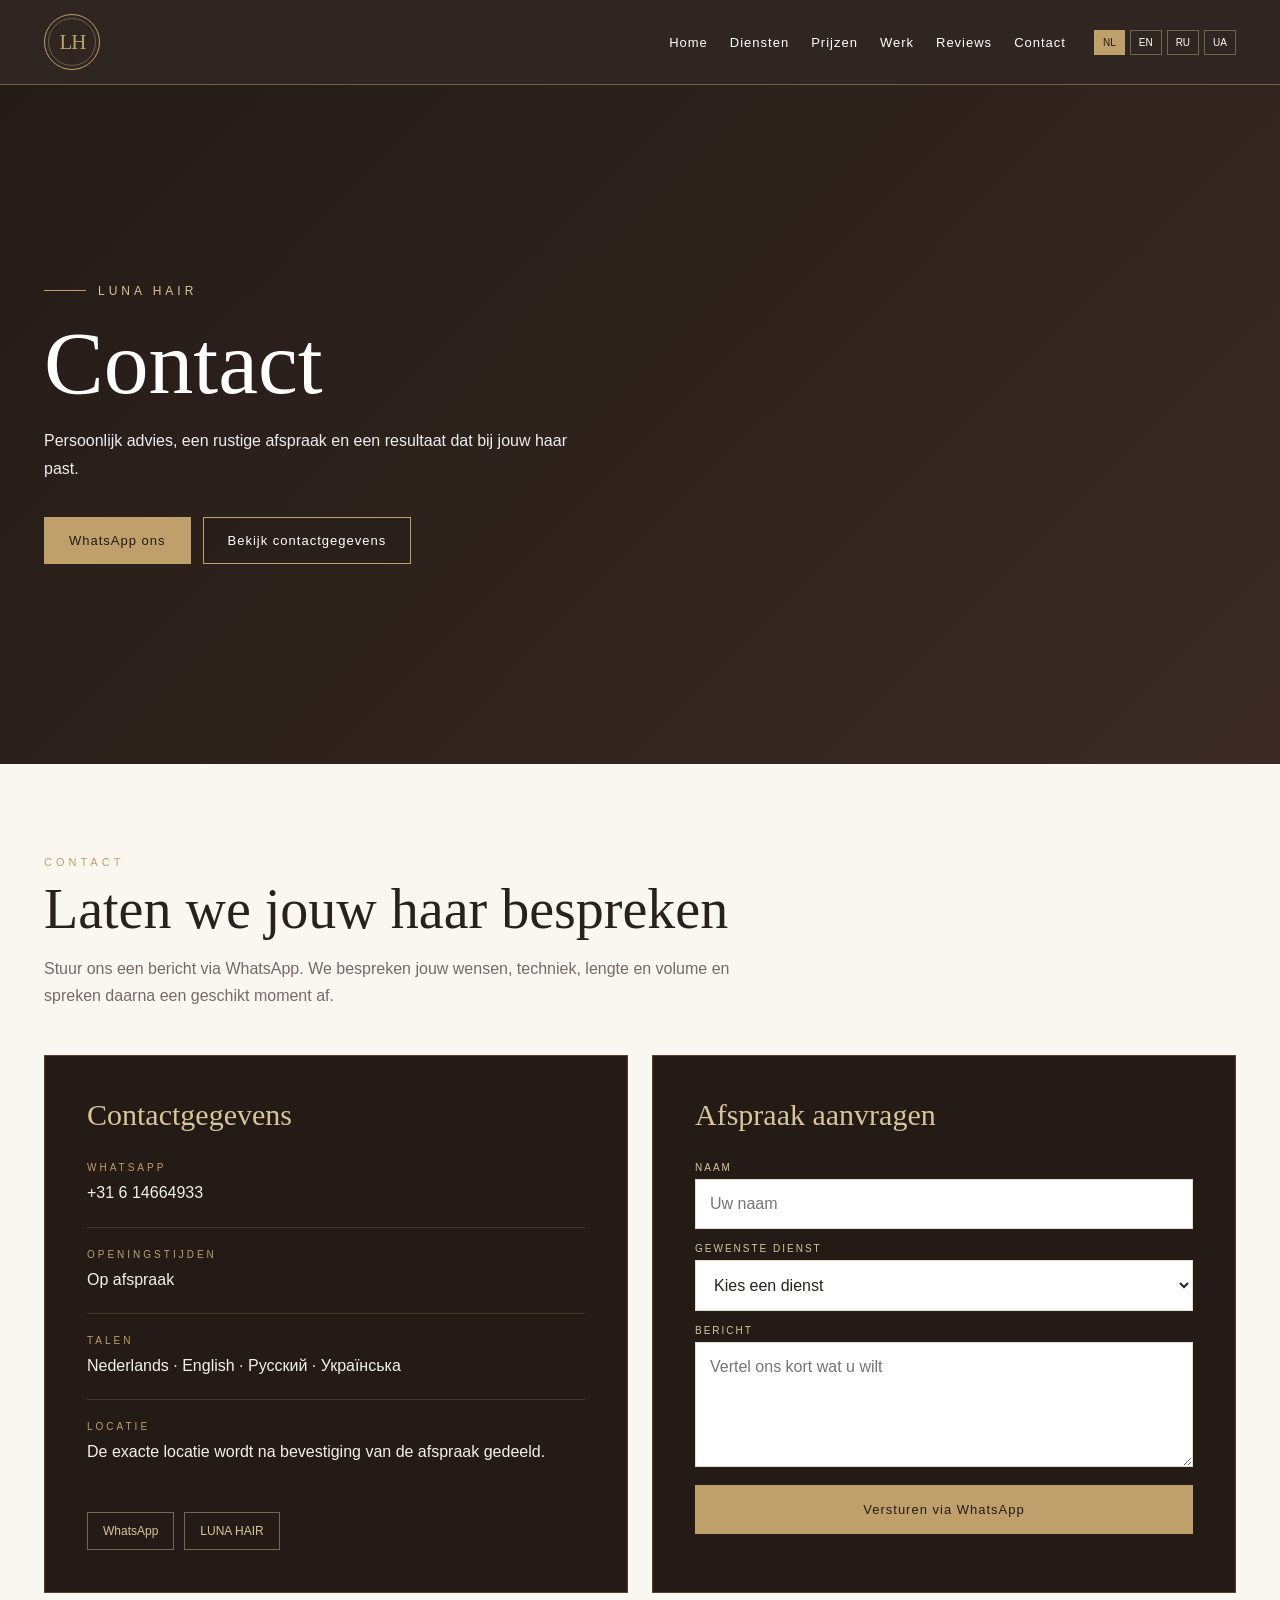
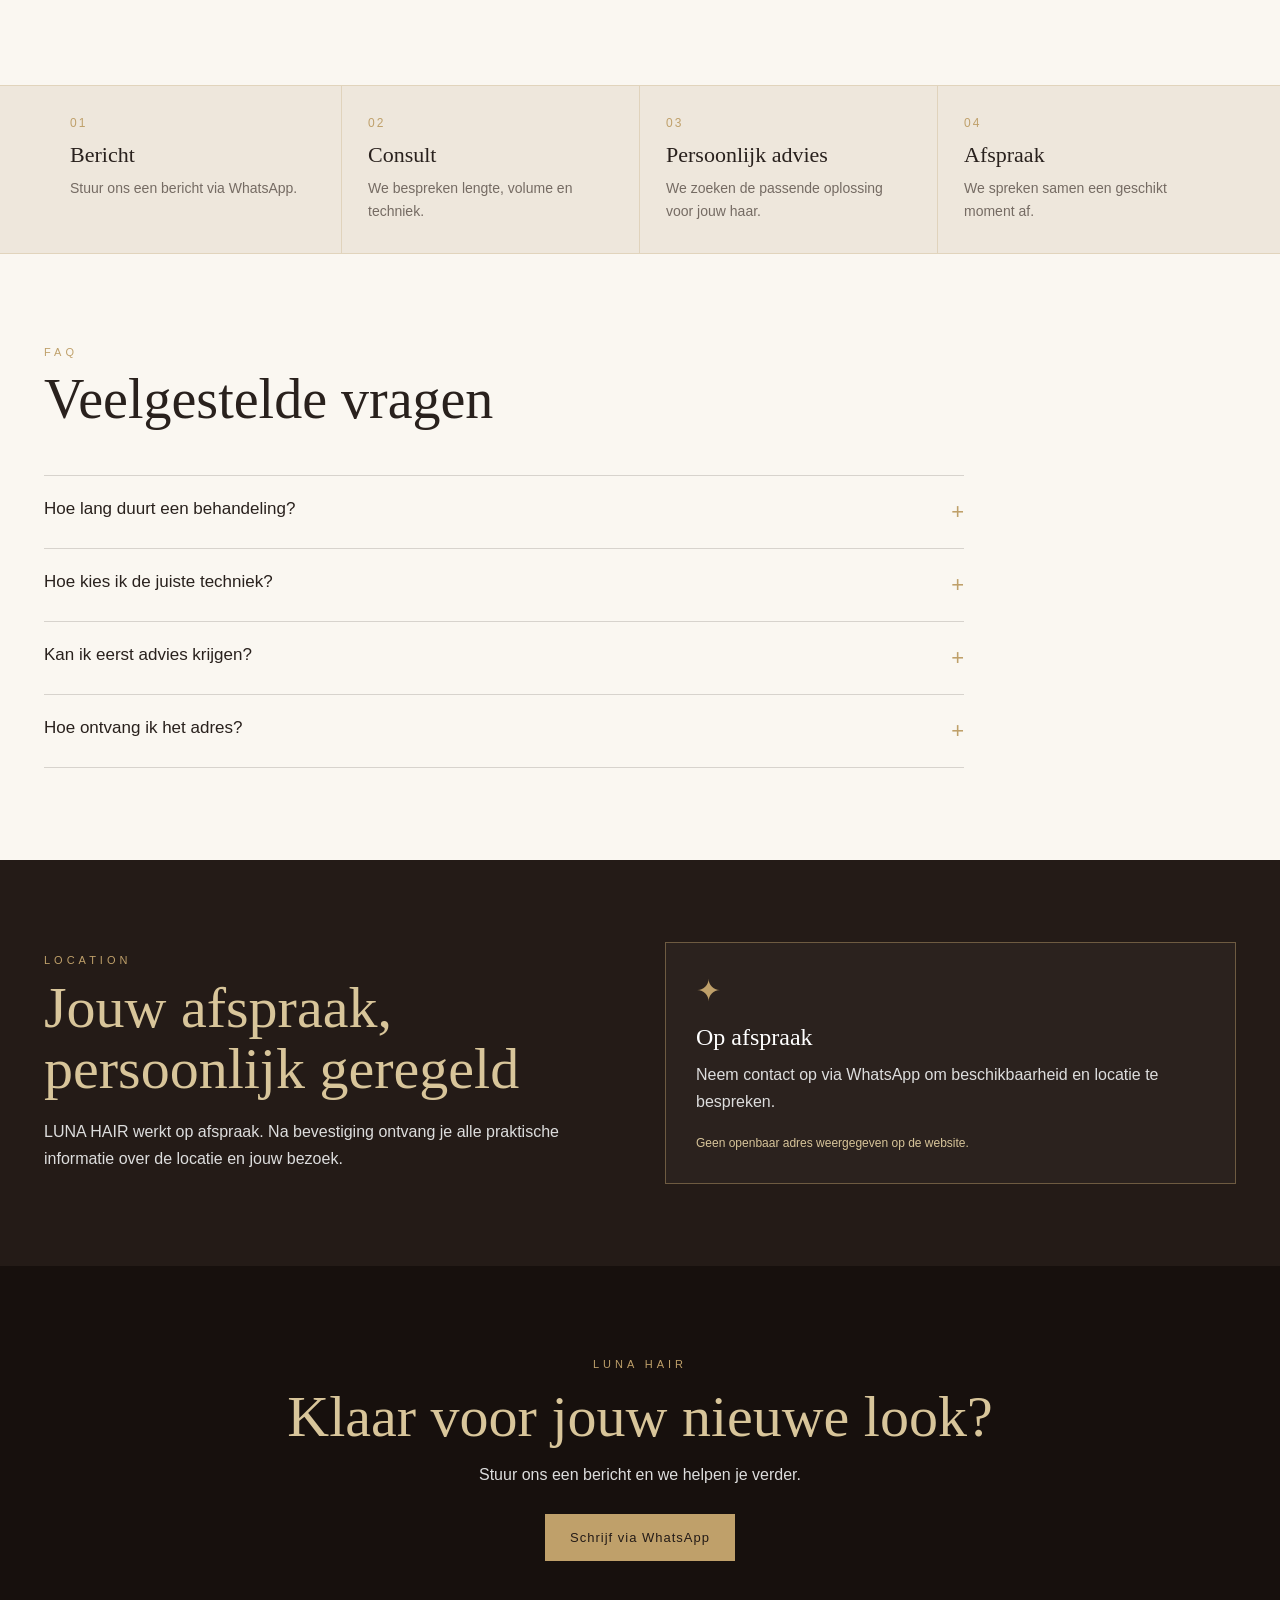
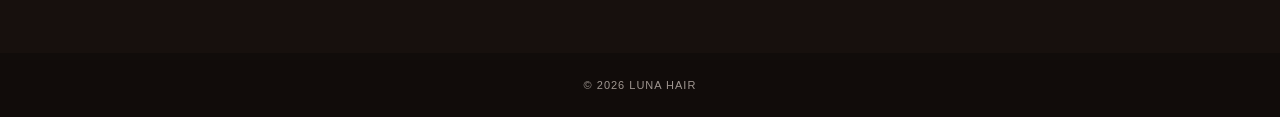
==== commit 9b8c7b7f: "Remove all photos from contact page" ====
--- a/contact.html
+++ b/contact.html
@@ -13,7 +13,7 @@
 nav{display:flex;align-items:center;gap:22px}nav a{color:#fff;text-decoration:none;font-size:13px;letter-spacing:1px}nav a:hover{color:var(--gold2)}
 .languages{display:flex;gap:5px;margin-left:6px}.languages button{background:transparent;border:1px solid rgba(216,197,154,.4);color:#fff;padding:6px 8px;cursor:pointer;font-size:10px}.languages button.active,.languages button:hover{background:var(--gold);color:var(--brown);border-color:var(--gold)}
 .menu-toggle{display:none;color:var(--gold2);font-size:28px;cursor:pointer}
-.hero{min-height:680px;margin-top:84px;position:relative;background:linear-gradient(90deg,rgba(36,27,23,.9),rgba(36,27,23,.58) 48%,rgba(36,27,23,.2)),url("8.jpeg") center/cover no-repeat;display:flex;align-items:center}.hero-inner{max-width:1240px;width:100%;margin:auto;padding:80px 24px;color:#fff}.hero-kicker{display:flex;align-items:center;gap:12px;color:var(--gold2);font-size:12px;letter-spacing:4px}.hero-kicker:before{content:"";width:42px;height:1px;background:var(--gold)}.hero h1{font-family:Georgia,serif;font-size:clamp(52px,7vw,92px);font-weight:400;line-height:.95;margin:22px 0}.hero p{max-width:560px;color:#eee;line-height:1.75;font-size:16px}.hero-actions{display:flex;gap:12px;margin-top:34px;flex-wrap:wrap}
+.hero{min-height:680px;margin-top:84px;position:relative;background:linear-gradient(135deg,#241b17,#3a2a23);display:flex;align-items:center}.hero-inner{max-width:1240px;width:100%;margin:auto;padding:80px 24px;color:#fff}.hero-kicker{display:flex;align-items:center;gap:12px;color:var(--gold2);font-size:12px;letter-spacing:4px}.hero-kicker:before{content:"";width:42px;height:1px;background:var(--gold)}.hero h1{font-family:Georgia,serif;font-size:clamp(52px,7vw,92px);font-weight:400;line-height:.95;margin:22px 0}.hero p{max-width:560px;color:#eee;line-height:1.75;font-size:16px}.hero-actions{display:flex;gap:12px;margin-top:34px;flex-wrap:wrap}
 .btn{display:inline-block;padding:15px 24px;border:1px solid var(--gold);text-decoration:none;font-size:13px;letter-spacing:1px}.btn-primary{background:var(--gold);color:var(--brown)}.btn-ghost{color:#fff;background:rgba(36,27,23,.3)}
 .section{max-width:1240px;margin:auto;padding:92px 24px}.eyebrow{color:var(--gold);font-size:11px;letter-spacing:4px}.section-head{max-width:720px;margin-bottom:46px}.section-head h2{font-family:Georgia,serif;font-size:clamp(36px,5vw,56px);font-weight:400;margin-top:12px;line-height:1.05}.section-head p{color:var(--muted);line-height:1.7;margin-top:16px}
 .contact-layout{display:grid;grid-template-columns:1fr 1fr;gap:24px}.panel{background:var(--brown);color:#fff;border:1px solid var(--line);padding:42px}.panel h3{font-family:Georgia,serif;font-size:30px;font-weight:400;color:var(--gold2);margin-bottom:30px}.info-list{display:grid;gap:21px}.info-item{padding-bottom:20px;border-bottom:1px solid rgba(216,197,154,.16)}.info-item:last-child{border-bottom:0}.label{display:block;color:var(--gold);font-size:10px;letter-spacing:3px;margin-bottom:7px}.info-item a,.info-item p{color:#f3f0eb;text-decoration:none;line-height:1.65}.social-row{display:flex;gap:10px;margin-top:26px}.social-link{border:1px solid rgba(216,197,154,.45);color:var(--gold2);text-decoration:none;padding:11px 15px;font-size:12px}
@@ -63,7 +63,7 @@
 <div class="step"><div class="step-number">04</div><h3 data-i18n="step4.title">Afspraak</h3><p data-i18n="step4.text">We spreken samen een geschikt moment af.</p></div>
 </div></div></div>
 
-<section class="section"><div class="section-head"><div class="eyebrow">LUNA HAIR</div><h2 data-i18n="visual.title">Een persoonlijke benadering</h2><p data-i18n="visual.text">Wij nemen de tijd om de juiste lengte, kleur en techniek te kiezen voor een natuurlijk resultaat.</p></div><div class="visual"><img src="10.jpeg" alt="LUNA HAIR hair extensions"><img src="11.jpeg" alt="LUNA HAIR long hair"></div></section>
+
 
 <section class="section"><div class="section-head"><div class="eyebrow">FAQ</div><h2 data-i18n="faq.title">Veelgestelde vragen</h2></div><div class="faq-wrap">
 <div class="faq-item"><div class="faq-question" onclick="toggleFaq(this)"><span data-i18n="faq1.q">Hoe lang duurt een behandeling?</span><span>+</span></div><div class="faq-answer" data-i18n="faq1.a">De duur hangt af van de gekozen techniek, hoeveelheid en lengte van het haar.</div></div>
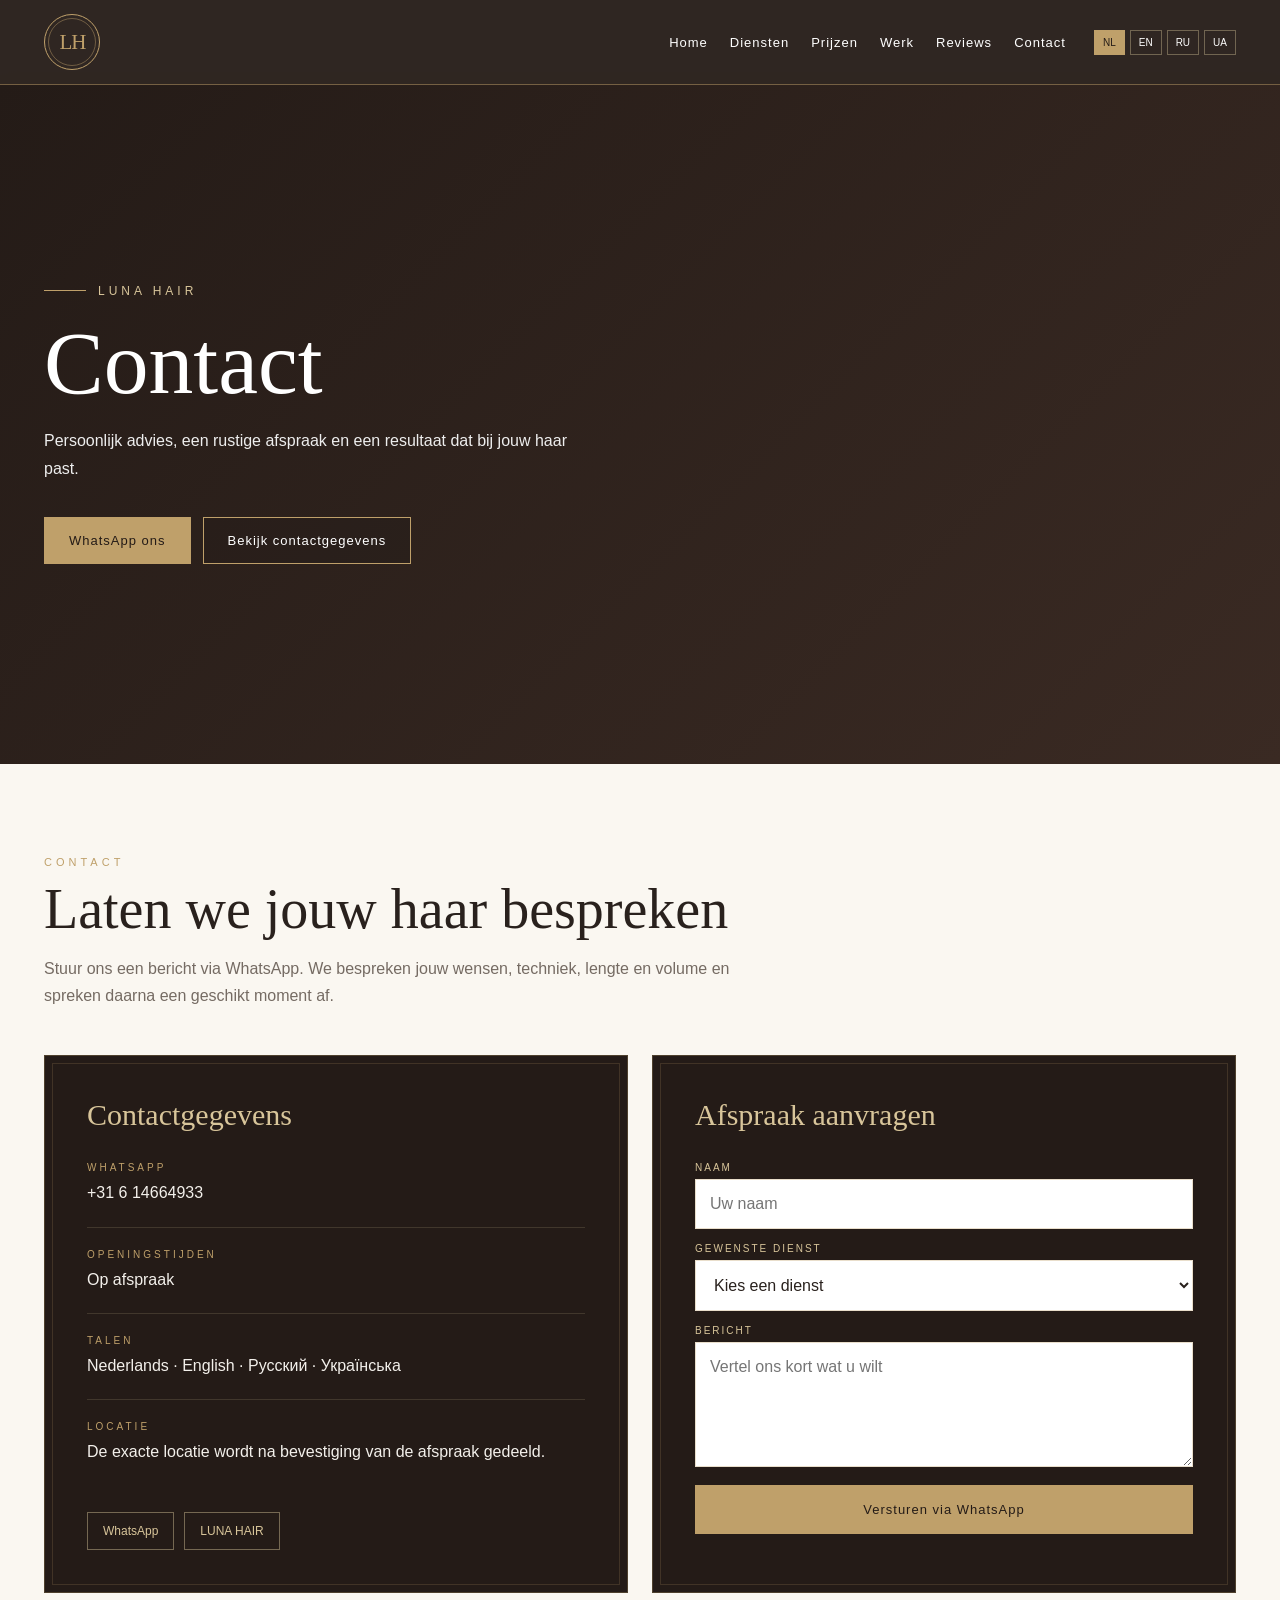
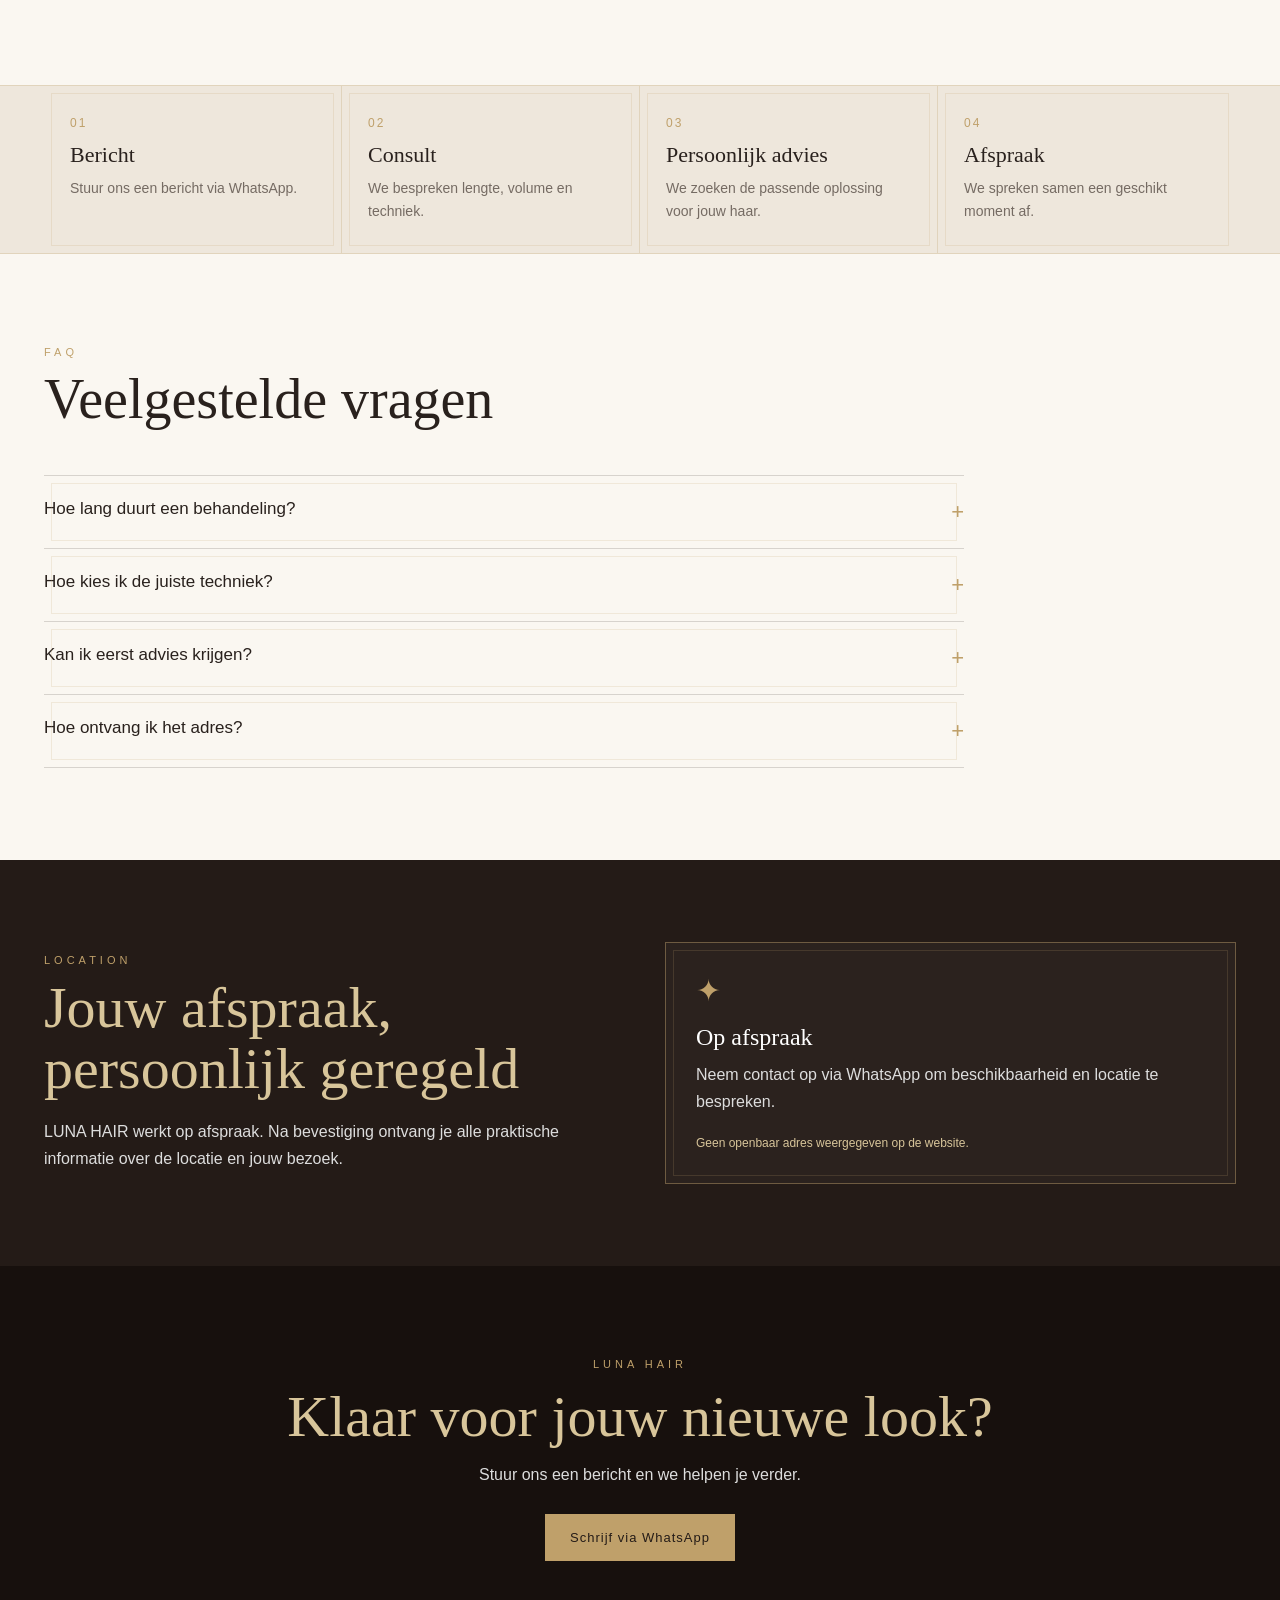
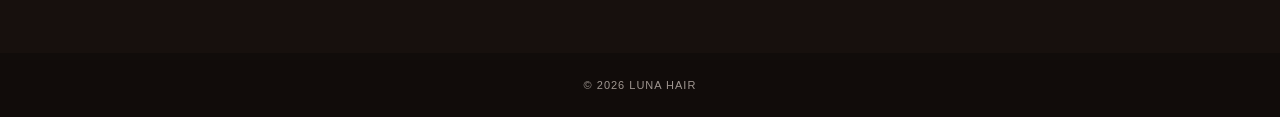
==== commit dd298b4d: "Add premium double frames to contact sections" ====
--- a/contact.html
+++ b/contact.html
@@ -3,7 +3,15 @@
 <head>
 <meta charset="UTF-8">
 <meta name="viewport" content="width=device-width,initial-scale=1.0">
-<title>LUNA HAIR — Contact</title>
+<title>LUNA HAIR — Contact en afspraak</title>
+    <meta name="description" content="Neem contact op met LUNA HAIR voor persoonlijk advies en een afspraak voor hairextensions. Bespreek techniek, lengte, volume en mogelijkheden via WhatsApp.">
+    <meta name="robots" content="index,follow">
+    <link rel="canonical" href="https://lunahair-extension.nl/contact.html">
+    <meta property="og:title" content="LUNA HAIR — Contact en afspraak">
+    <meta property="og:description" content="Neem contact op met LUNA HAIR voor persoonlijk advies en een afspraak voor hairextensions. Bespreek techniek, lengte, volume en mogelijkheden via WhatsApp.">
+    <meta property="og:url" content="https://lunahair-extension.nl/contact.html">
+    <meta property="og:type" content="website">
+
 <style>
 :root{--paper:#faf7f1;--cream:#eee7dc;--brown:#241b17;--brown2:#332620;--gold:#bfa06a;--gold2:#d8c59a;--text:#29211d;--muted:#756b63;--line:rgba(191,160,106,.28)}
 *{box-sizing:border-box;margin:0;padding:0}html{scroll-behavior:smooth}body{font-family:Arial,Helvetica,sans-serif;background:var(--paper);color:var(--text)}
@@ -16,6 +24,9 @@
 .hero{min-height:680px;margin-top:84px;position:relative;background:linear-gradient(135deg,#241b17,#3a2a23);display:flex;align-items:center}.hero-inner{max-width:1240px;width:100%;margin:auto;padding:80px 24px;color:#fff}.hero-kicker{display:flex;align-items:center;gap:12px;color:var(--gold2);font-size:12px;letter-spacing:4px}.hero-kicker:before{content:"";width:42px;height:1px;background:var(--gold)}.hero h1{font-family:Georgia,serif;font-size:clamp(52px,7vw,92px);font-weight:400;line-height:.95;margin:22px 0}.hero p{max-width:560px;color:#eee;line-height:1.75;font-size:16px}.hero-actions{display:flex;gap:12px;margin-top:34px;flex-wrap:wrap}
 .btn{display:inline-block;padding:15px 24px;border:1px solid var(--gold);text-decoration:none;font-size:13px;letter-spacing:1px}.btn-primary{background:var(--gold);color:var(--brown)}.btn-ghost{color:#fff;background:rgba(36,27,23,.3)}
 .section{max-width:1240px;margin:auto;padding:92px 24px}.eyebrow{color:var(--gold);font-size:11px;letter-spacing:4px}.section-head{max-width:720px;margin-bottom:46px}.section-head h2{font-family:Georgia,serif;font-size:clamp(36px,5vw,56px);font-weight:400;margin-top:12px;line-height:1.05}.section-head p{color:var(--muted);line-height:1.7;margin-top:16px}
+.contact-layout > *,.location-card,.step,.faq-item{position:relative;overflow:hidden;transition:.35s}
+.contact-layout > *::before,.location-card::before,.step::before,.faq-item::before{content:"";position:absolute;inset:7px;border:1px solid rgba(191,160,106,.18);pointer-events:none;z-index:0}
+.contact-layout > *:hover,.location-card:hover,.step:hover,.faq-item:hover{transform:translateY(-3px);border-color:var(--gold);box-shadow:0 16px 32px rgba(36,27,23,.18)}
 .contact-layout{display:grid;grid-template-columns:1fr 1fr;gap:24px}.panel{background:var(--brown);color:#fff;border:1px solid var(--line);padding:42px}.panel h3{font-family:Georgia,serif;font-size:30px;font-weight:400;color:var(--gold2);margin-bottom:30px}.info-list{display:grid;gap:21px}.info-item{padding-bottom:20px;border-bottom:1px solid rgba(216,197,154,.16)}.info-item:last-child{border-bottom:0}.label{display:block;color:var(--gold);font-size:10px;letter-spacing:3px;margin-bottom:7px}.info-item a,.info-item p{color:#f3f0eb;text-decoration:none;line-height:1.65}.social-row{display:flex;gap:10px;margin-top:26px}.social-link{border:1px solid rgba(216,197,154,.45);color:var(--gold2);text-decoration:none;padding:11px 15px;font-size:12px}
 .form{display:grid;gap:14px}.form label{display:block;font-size:10px;color:var(--gold2);letter-spacing:2px;margin-bottom:6px}.form input,.form select,.form textarea{width:100%;padding:15px 14px;background:#fff;border:1px solid rgba(191,160,106,.35);color:var(--text);font:inherit}.form textarea{min-height:125px;resize:vertical}.form button{padding:16px;border:1px solid var(--gold);background:var(--gold);color:var(--brown);font-size:13px;letter-spacing:1px;cursor:pointer}
 .booking-strip{background:var(--cream);border-top:1px solid var(--line);border-bottom:1px solid var(--line)}.steps{display:grid;grid-template-columns:repeat(4,1fr)}.step{padding:30px 26px;border-right:1px solid var(--line)}.step:last-child{border:0}.step-number{color:var(--gold);font-size:12px;letter-spacing:2px}.step h3{font-family:Georgia,serif;font-size:22px;font-weight:400;margin:12px 0 9px}.step p{font-size:14px;color:var(--muted);line-height:1.65}
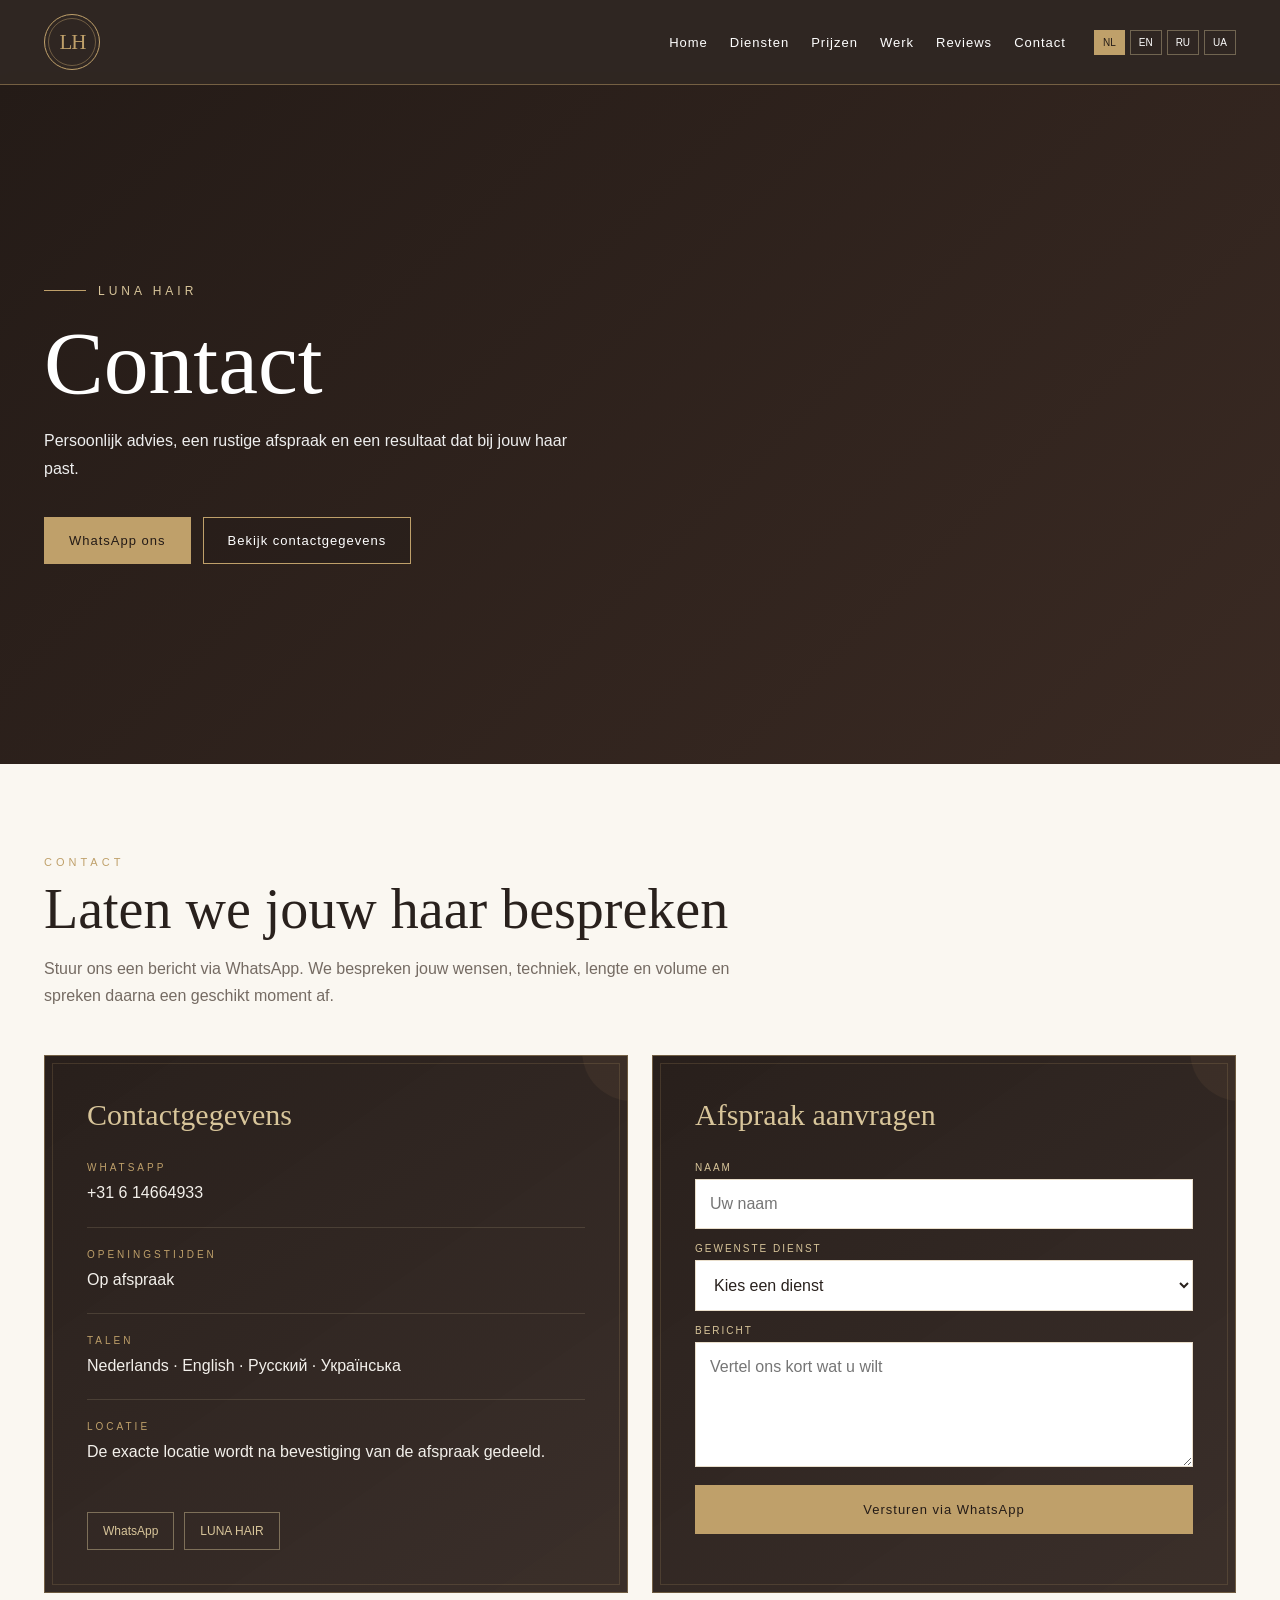
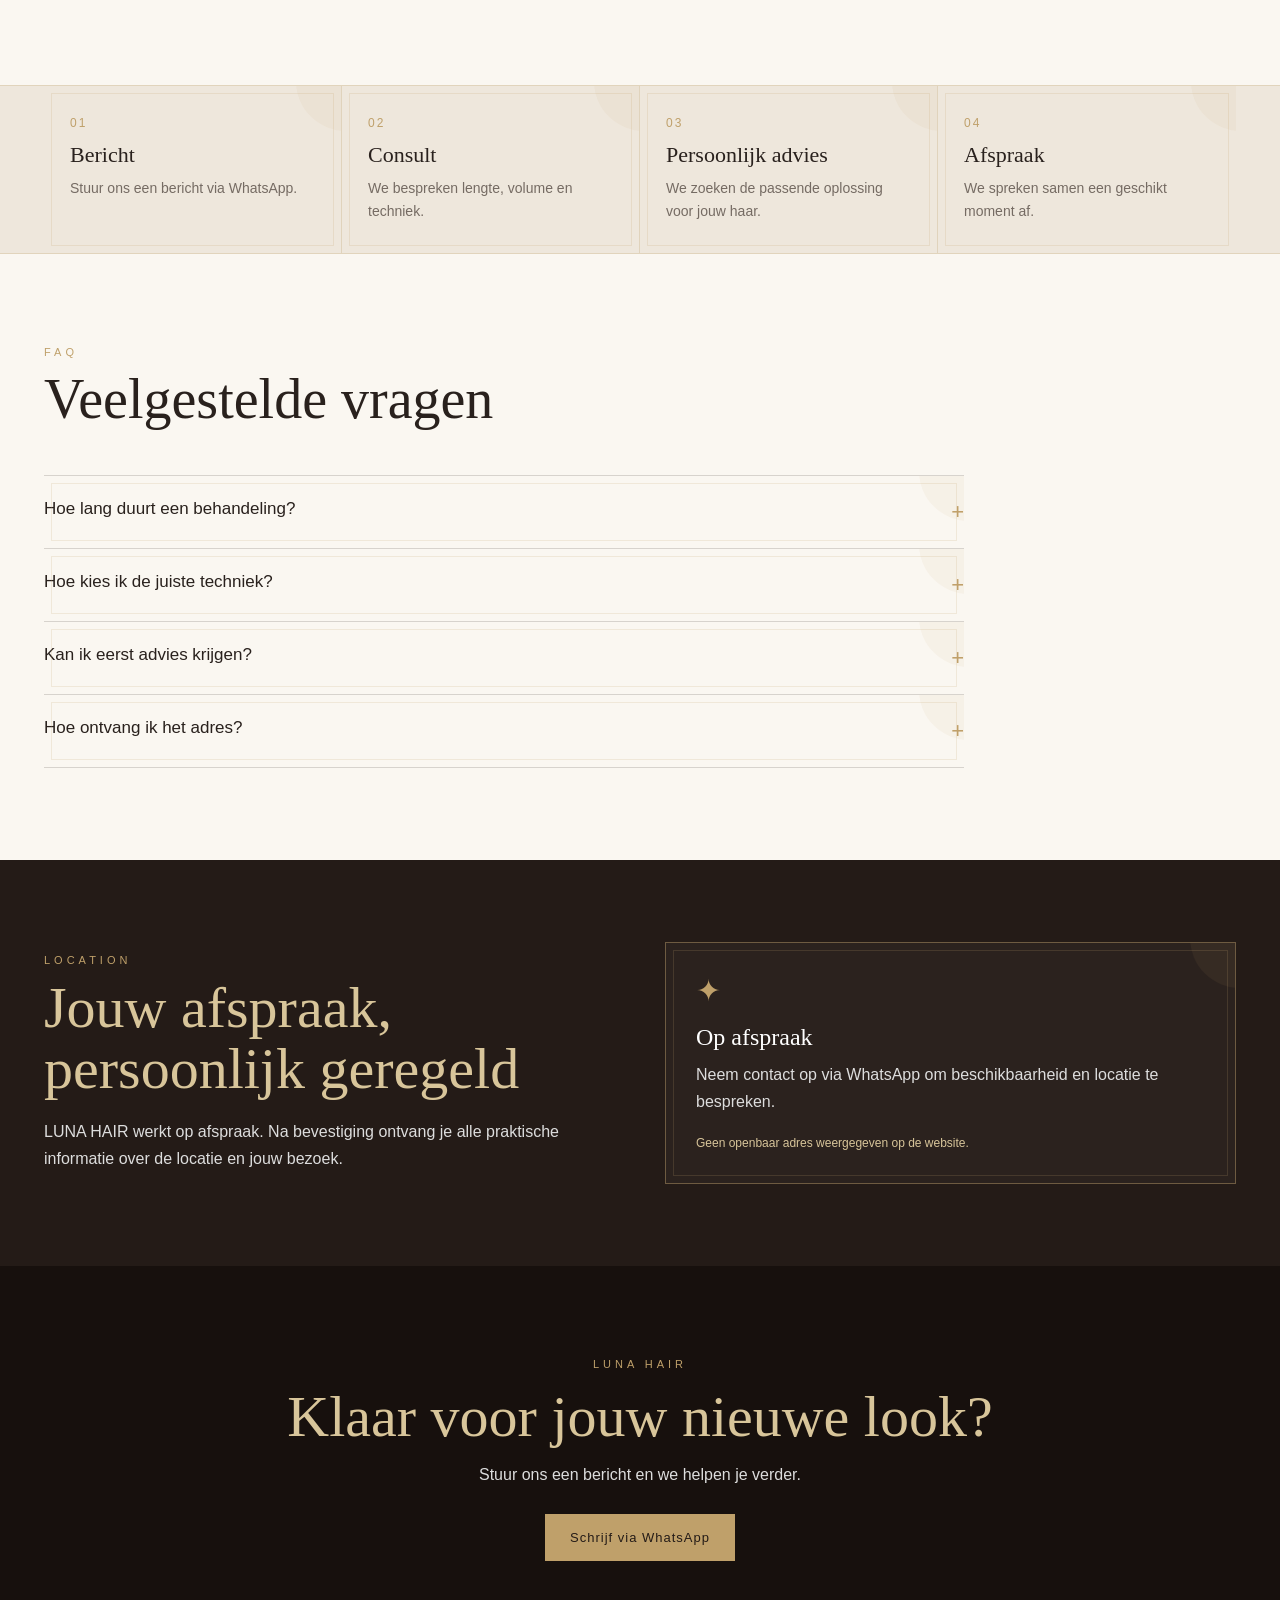
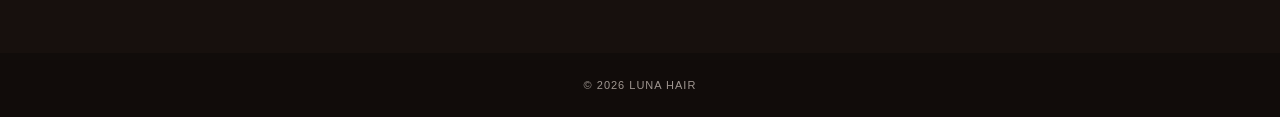
==== commit f51ff4c6: "Make contact frames match services cards exactly" ====
--- a/contact.html
+++ b/contact.html
@@ -26,8 +26,10 @@
 .section{max-width:1240px;margin:auto;padding:92px 24px}.eyebrow{color:var(--gold);font-size:11px;letter-spacing:4px}.section-head{max-width:720px;margin-bottom:46px}.section-head h2{font-family:Georgia,serif;font-size:clamp(36px,5vw,56px);font-weight:400;margin-top:12px;line-height:1.05}.section-head p{color:var(--muted);line-height:1.7;margin-top:16px}
 .contact-layout > *,.location-card,.step,.faq-item{position:relative;overflow:hidden;transition:.35s}
 .contact-layout > *::before,.location-card::before,.step::before,.faq-item::before{content:"";position:absolute;inset:7px;border:1px solid rgba(191,160,106,.18);pointer-events:none;z-index:0}
-.contact-layout > *:hover,.location-card:hover,.step:hover,.faq-item:hover{transform:translateY(-3px);border-color:var(--gold);box-shadow:0 16px 32px rgba(36,27,23,.18)}
-.contact-layout{display:grid;grid-template-columns:1fr 1fr;gap:24px}.panel{background:var(--brown);color:#fff;border:1px solid var(--line);padding:42px}.panel h3{font-family:Georgia,serif;font-size:30px;font-weight:400;color:var(--gold2);margin-bottom:30px}.info-list{display:grid;gap:21px}.info-item{padding-bottom:20px;border-bottom:1px solid rgba(216,197,154,.16)}.info-item:last-child{border-bottom:0}.label{display:block;color:var(--gold);font-size:10px;letter-spacing:3px;margin-bottom:7px}.info-item a,.info-item p{color:#f3f0eb;text-decoration:none;line-height:1.65}.social-row{display:flex;gap:10px;margin-top:26px}.social-link{border:1px solid rgba(216,197,154,.45);color:var(--gold2);text-decoration:none;padding:11px 15px;font-size:12px}
+.contact-layout > *::after,.location-card::after,.step::after,.faq-item::after{content:"";position:absolute;width:100px;height:100px;top:-55px;right:-55px;border-radius:50%;background:rgba(191,160,106,.07);transition:.35s;pointer-events:none}
+.contact-layout > *:hover,.location-card:hover,.step:hover,.faq-item:hover{transform:translateY(-4px);border-color:var(--gold);box-shadow:0 16px 32px rgba(36,27,23,.25)}
+.contact-layout > *:hover::after,.location-card:hover::after,.step:hover::after,.faq-item:hover::after{transform:scale(1.35)}
+.contact-layout{display:grid;grid-template-columns:1fr 1fr;gap:24px}.panel{background:linear-gradient(145deg,rgba(36,27,23,.98),rgba(51,39,34,.96));color:#fff;border:1px solid rgba(191,160,106,.45);padding:42px}.panel h3{font-family:Georgia,serif;font-size:30px;font-weight:400;color:var(--gold2);margin-bottom:30px}.info-list{display:grid;gap:21px}.info-item{padding-bottom:20px;border-bottom:1px solid rgba(216,197,154,.16)}.info-item:last-child{border-bottom:0}.label{display:block;color:var(--gold);font-size:10px;letter-spacing:3px;margin-bottom:7px}.info-item a,.info-item p{color:#f3f0eb;text-decoration:none;line-height:1.65}.social-row{display:flex;gap:10px;margin-top:26px}.social-link{border:1px solid rgba(216,197,154,.45);color:var(--gold2);text-decoration:none;padding:11px 15px;font-size:12px}
 .form{display:grid;gap:14px}.form label{display:block;font-size:10px;color:var(--gold2);letter-spacing:2px;margin-bottom:6px}.form input,.form select,.form textarea{width:100%;padding:15px 14px;background:#fff;border:1px solid rgba(191,160,106,.35);color:var(--text);font:inherit}.form textarea{min-height:125px;resize:vertical}.form button{padding:16px;border:1px solid var(--gold);background:var(--gold);color:var(--brown);font-size:13px;letter-spacing:1px;cursor:pointer}
 .booking-strip{background:var(--cream);border-top:1px solid var(--line);border-bottom:1px solid var(--line)}.steps{display:grid;grid-template-columns:repeat(4,1fr)}.step{padding:30px 26px;border-right:1px solid var(--line)}.step:last-child{border:0}.step-number{color:var(--gold);font-size:12px;letter-spacing:2px}.step h3{font-family:Georgia,serif;font-size:22px;font-weight:400;margin:12px 0 9px}.step p{font-size:14px;color:var(--muted);line-height:1.65}
 .visual{display:grid;grid-template-columns:1.35fr .65fr;gap:18px}.visual img{width:100%;height:470px;object-fit:cover;display:block}
